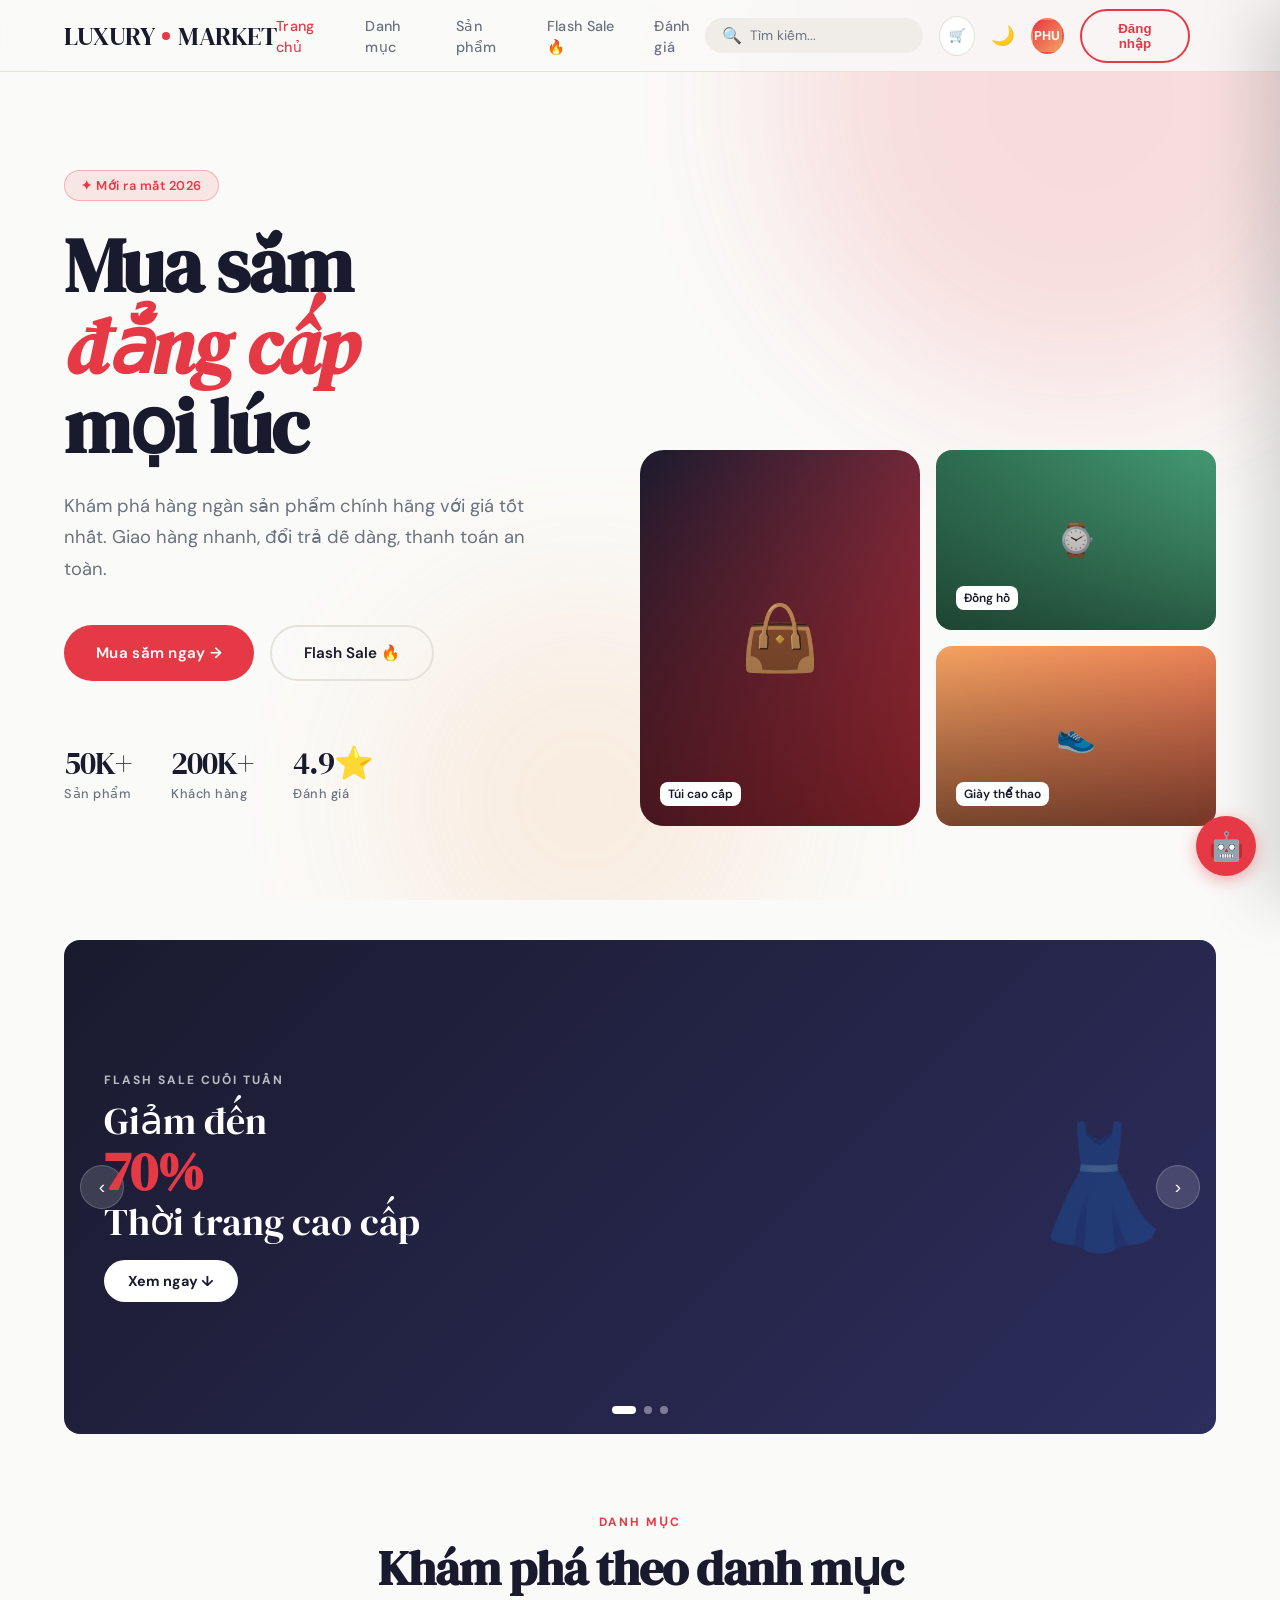
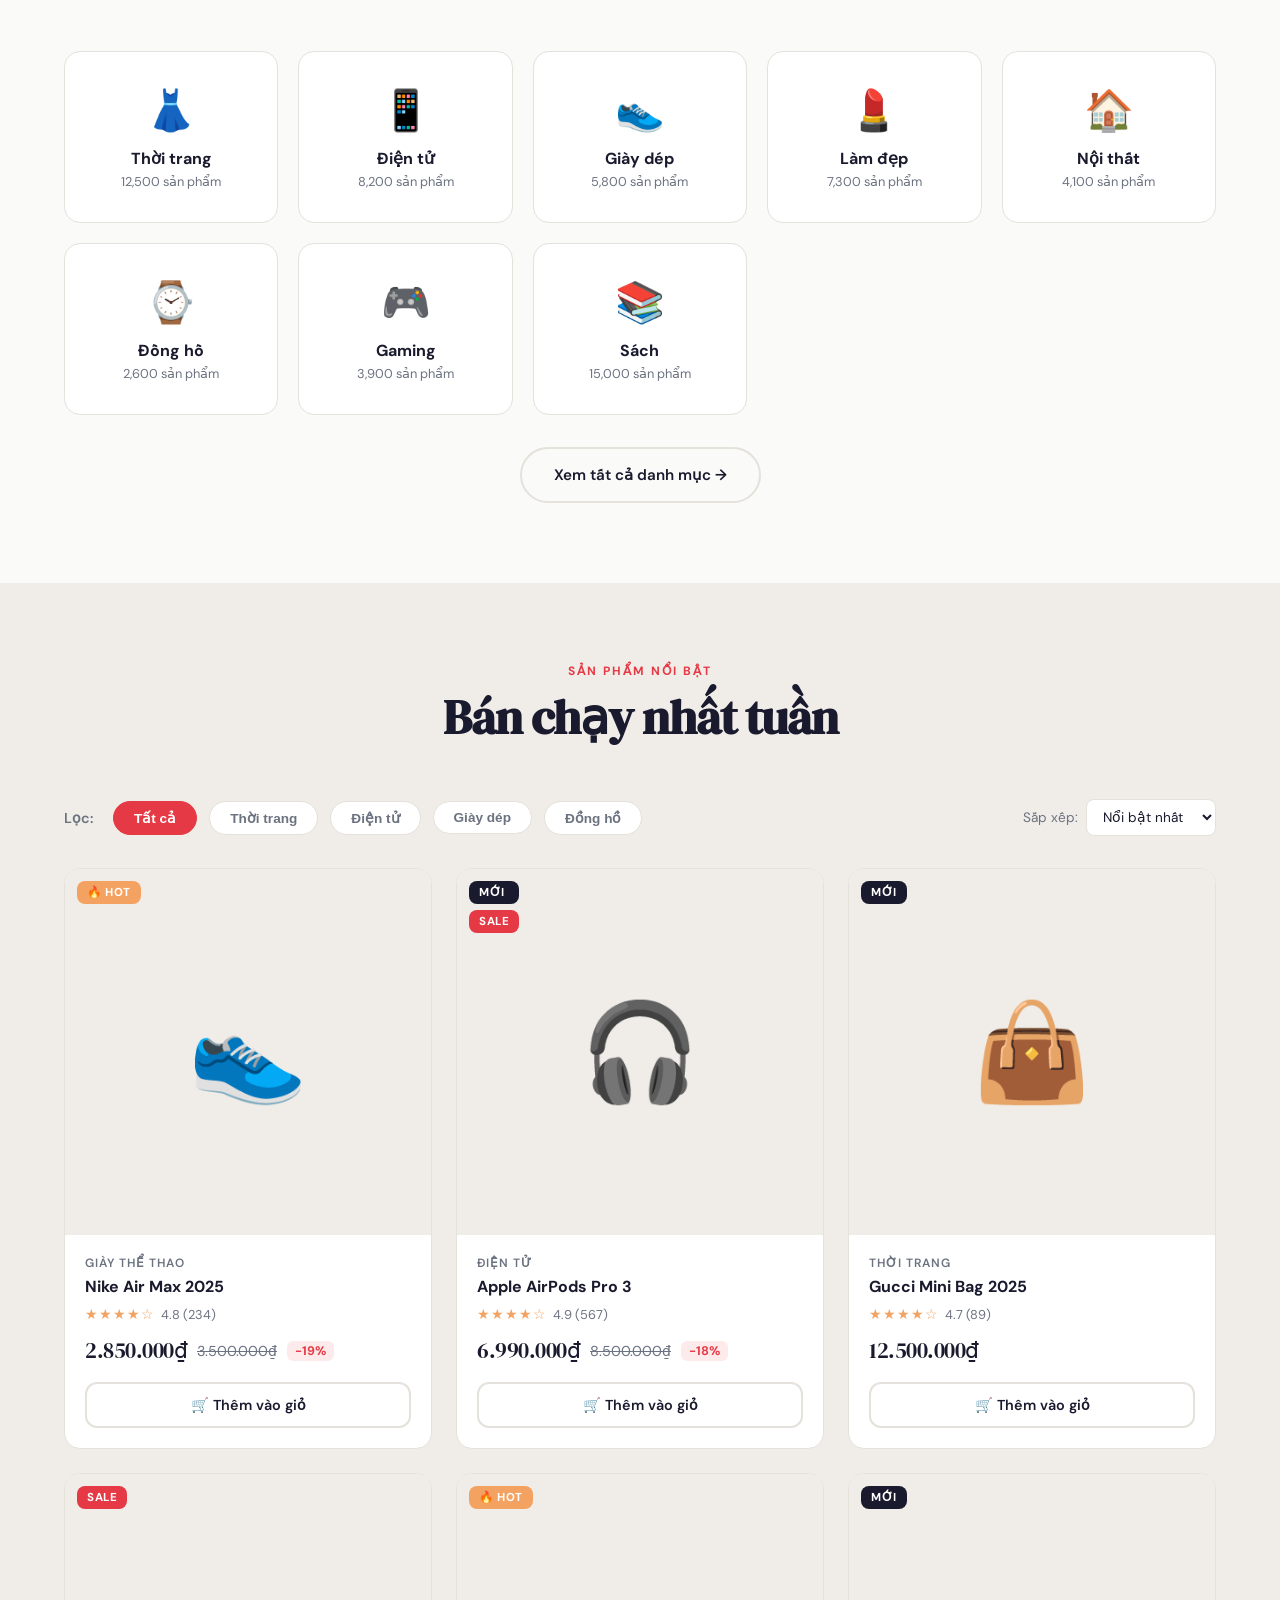
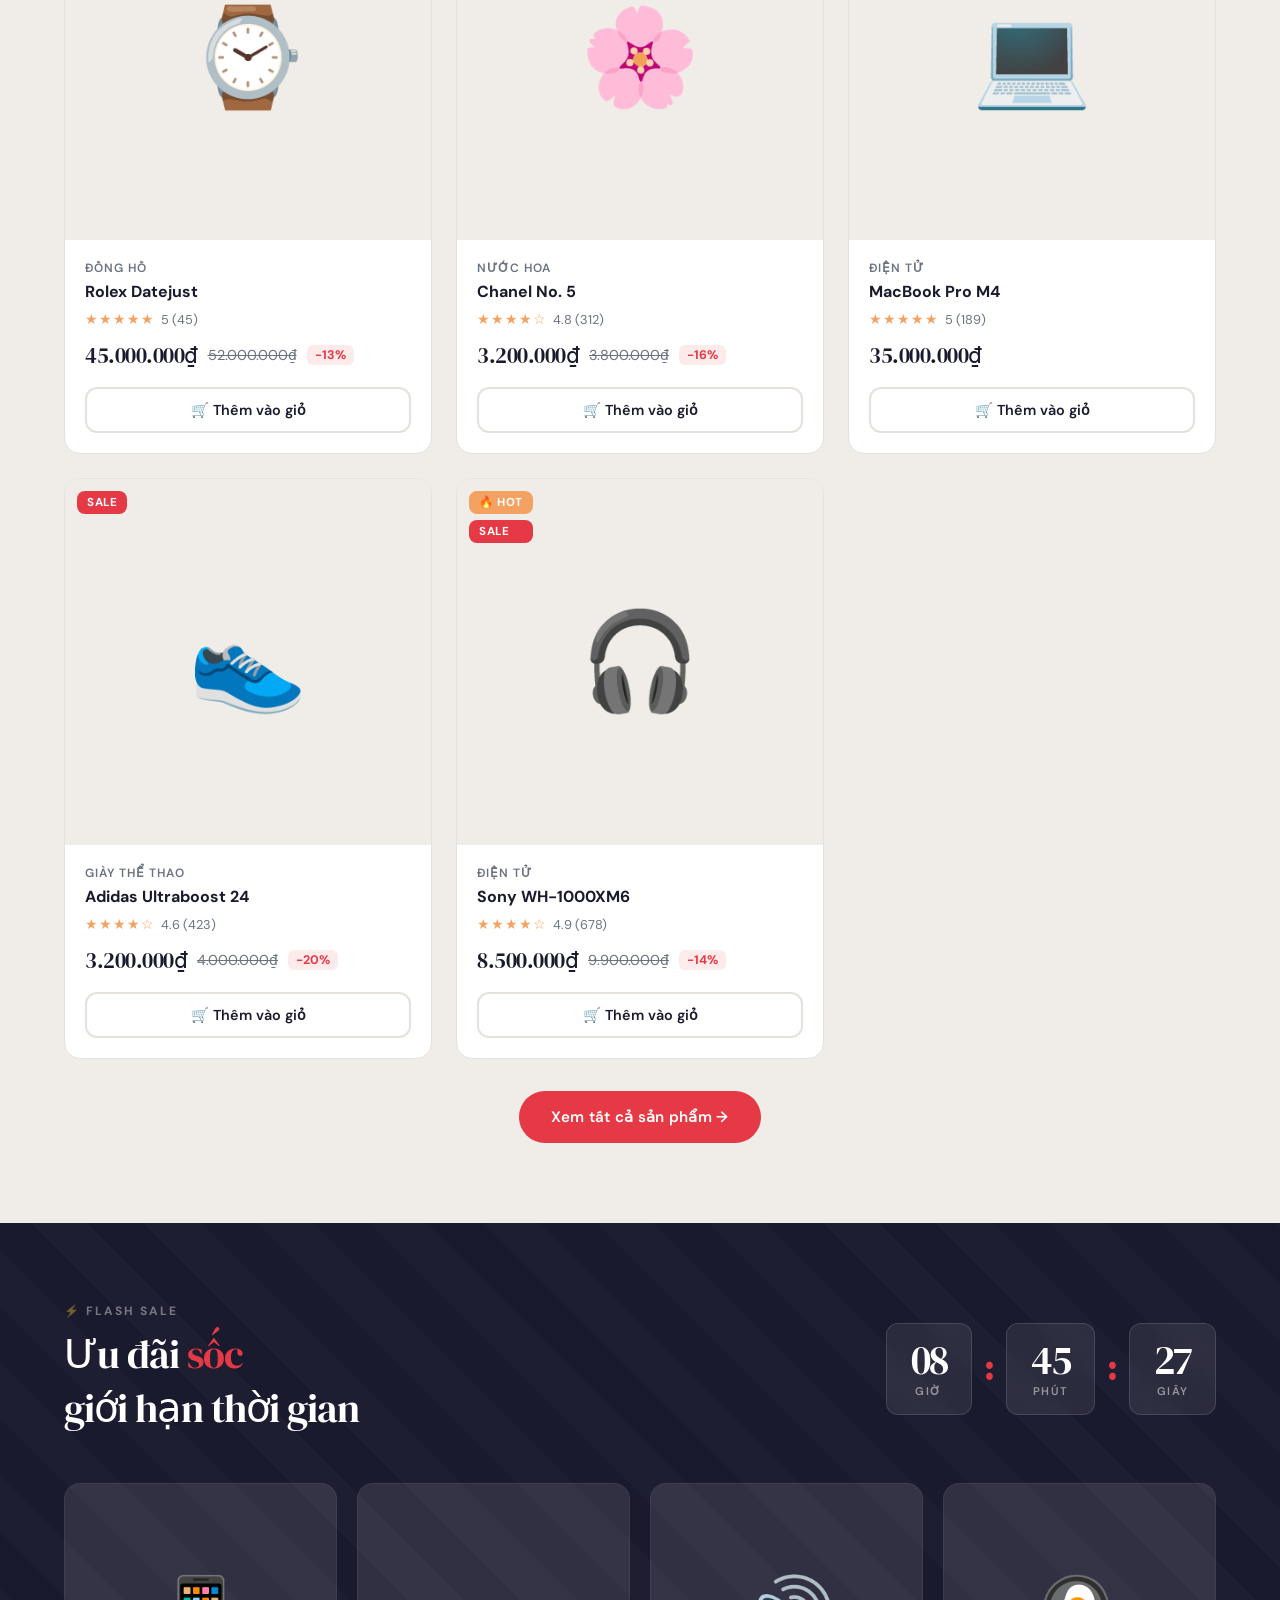
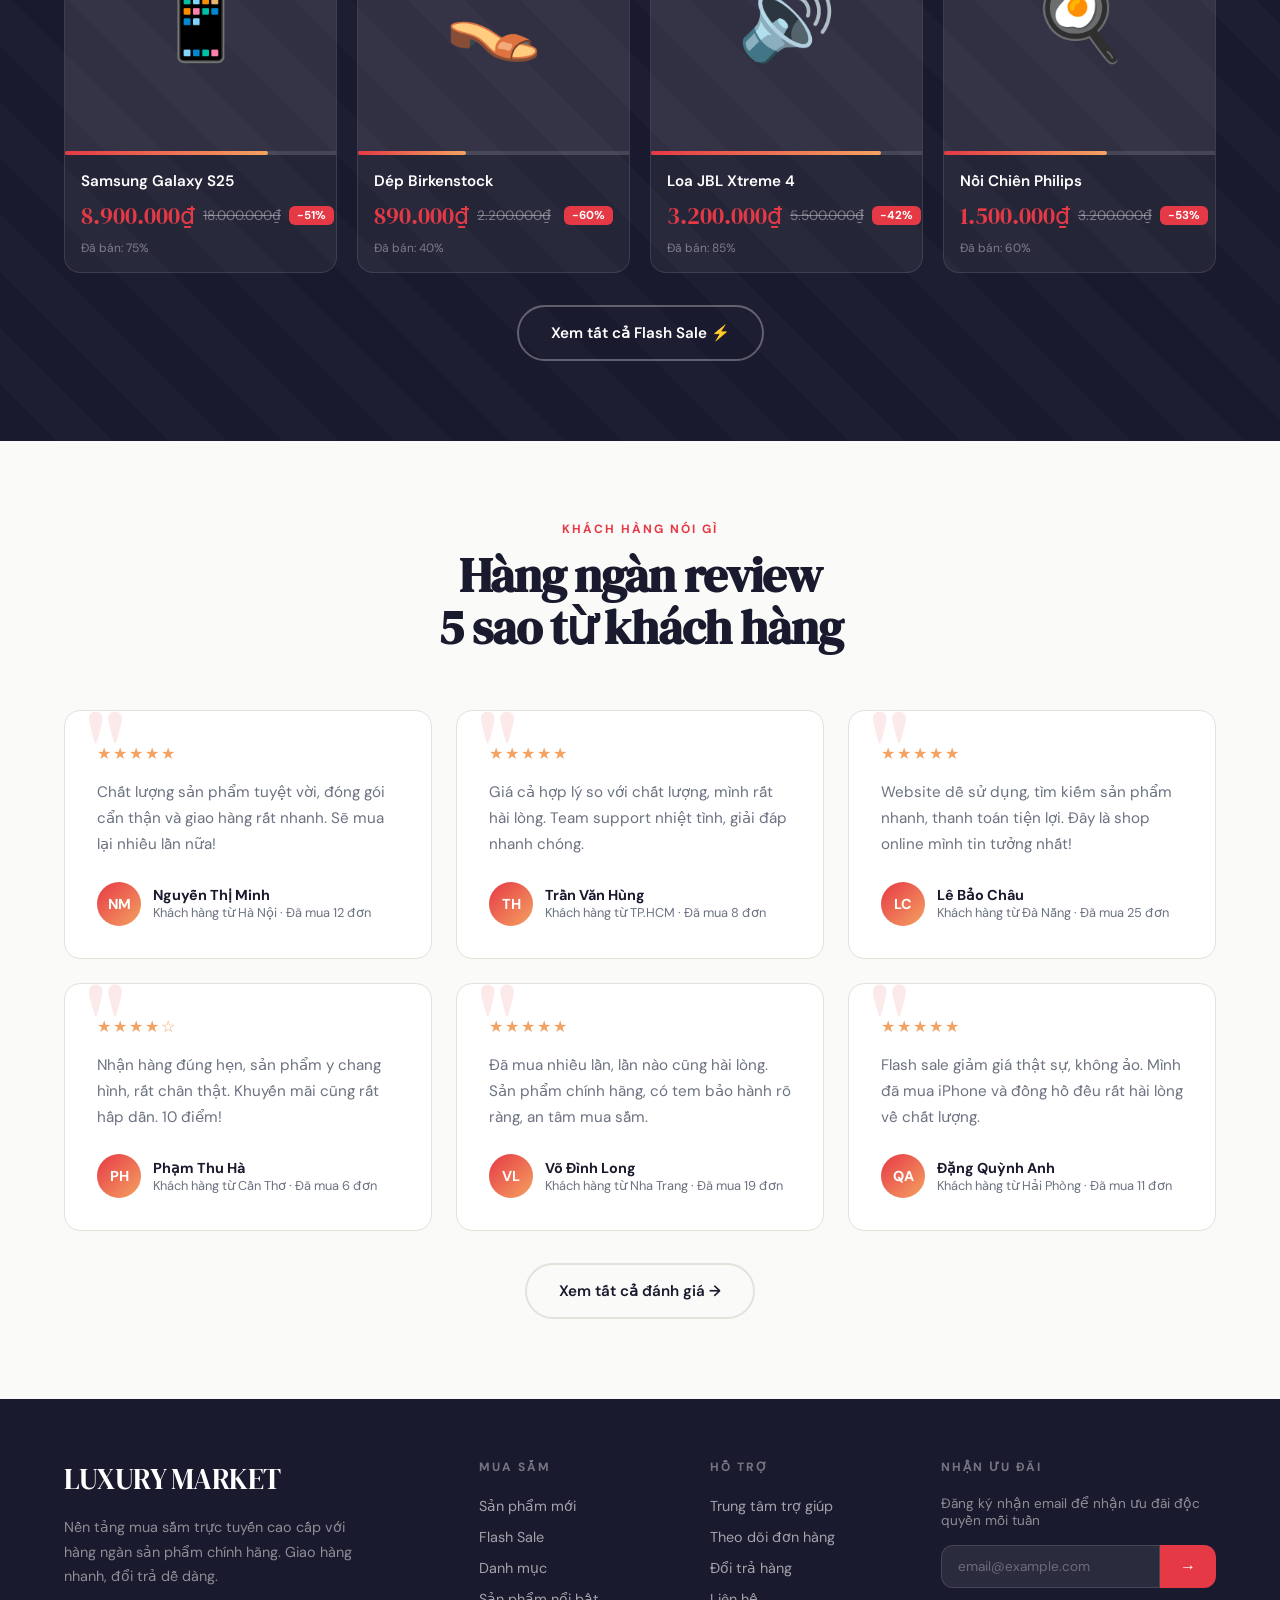
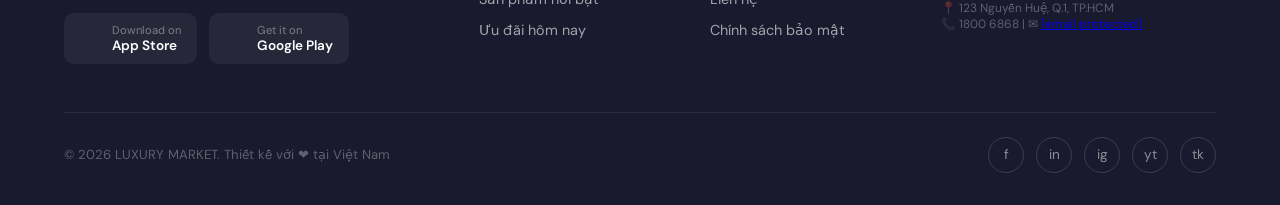
==== web/index.html @ f3e855ae "Fix lỗi css" ====
<!DOCTYPE html>
<html lang="vi" data-theme="light">
<head>
  <meta charset="UTF-8">
  <meta name="viewport" content="width=device-width, initial-scale=1.0">
  <title>LUXURY MARKET — Mua sắm đẳng cấp</title>
  <meta property="og:description" content="Nền tảng mua sắm trực tuyến cao cấp với hàng ngàn sản phẩm chính hãng">
  <meta property="og:title" content="LUXURY MARKET">
  <link rel="preconnect" href="https://fonts.googleapis.com">
  <link rel="preconnect" href="https://fonts.gstatic.com" crossorigin>
  <link href="https://fonts.googleapis.com/css2?family=DM+Serif+Display:ital@0;1&family=DM+Sans:wght@300;400;500;600;700&display=swap" rel="stylesheet">
  <link rel="stylesheet" href="css/styles.css">
</head>
<body>

<!-- TOAST CONTAINER -->
<div class="toast-container" id="toastContainer"></div>

<!-- SEARCH OVERLAY -->
<div class="search-overlay" id="searchOverlay" onclick="closeSearch(event)">
  <div class="search-big">
    <span>🔍</span>
    <input type="text" placeholder="Tìm kiếm sản phẩm..." id="bigSearchInput" oninput="handleSearch(this.value)">
    <button class="search-esc" onclick="toggleSearch()">ESC</button>
  </div>
</div>

<!-- CART SIDEBAR -->
<div class="cart-overlay" id="cartOverlay" onclick="toggleCart()"></div>
<div class="cart-sidebar" id="cartSidebar">
  <div class="cart-header">
    <h2>Giỏ hàng 🛒</h2>
    <button class="cart-close" onclick="toggleCart()">✕</button>
  </div>
  <div class="cart-items" id="cartItems">
    <div style="text-align:center;padding:60px 0;color:var(--text-muted)">
      <div style="font-size:4rem;margin-bottom:16px">🛒</div>
      <p style="font-weight:600">Giỏ hàng trống</p>
      <p style="font-size:0.85rem;margin-top:8px">Hãy thêm sản phẩm vào giỏ nhé!</p>
    </div>
  </div>
  <div class="cart-footer" id="cartFooter" style="display:none">
    <div class="cart-subtotal"><span>Tạm tính</span><span id="cartSubtotal">0₫</span></div>
    <div class="cart-subtotal"><span>Phí vận chuyển</span><span style="color:var(--success)">Miễn phí</span></div>
    <div class="cart-total"><span>Tổng cộng</span><span id="cartTotal">0₫</span></div>
    <button class="checkout-btn" onclick="checkout()">Thanh toán ngay →</button>
  </div>
</div>

<!-- PRODUCT MODAL -->
<div class="modal-overlay" id="productModal" onclick="closeModal(event)">
  <div class="modal" id="modalContent">
    <button class="modal-close" onclick="closeProductModal()">✕</button>
    <div class="modal-grid" id="modalGrid"></div>
  </div>
</div>

<!-- NAVBAR -->
<nav class="navbar" id="navbar">
  <a href="index.html" class="logo">LUXURY<span class="logo-dot"></span>MARKET</a>
  
  <ul class="nav-links">
    <li><a href="index.html" style="color:var(--accent)">Trang chủ</a></li>
    <li><a href="categories.html">Danh mục</a></li>
    <li><a href="products.html">Sản phẩm</a></li>
    <li><a href="flash-sale.html">Flash Sale 🔥</a></li>
    <li><a href="reviews.html">Đánh giá</a></li>
  </ul>

  <div class="nav-actions">
    <div class="search-bar" onclick="toggleSearch()">
      <span>🔍</span>
      <input type="text" placeholder="Tìm kiếm..." readonly style="cursor:pointer">
    </div>
    <button class="btn-icon" onclick="toggleCart()" title="Giỏ hàng">
      🛒
      <span class="cart-badge" id="cartBadge" style="display:none">0</span>
    </button>
    <span class="theme-toggle" onclick="toggleTheme()" title="Dark mode" aria-label="Chuyển chế độ tối">🌙</span>
    <div class="user-avatar" onclick="showProfile()">PHU</div>
    <button class="login-btn" onclick="window.location.href='auth.html'">Đăng nhập</button>
    <span id="userGreeting" class="user-greeting"></span>
    <div class="hamburger" onclick="toggleMenu()" aria-label="Mở menu">
      <span></span><span></span><span></span>
    </div>
  </div>
</nav>

<!-- HERO -->
<section class="hero" id="home">
  <div class="hero-bg">
    <div class="hero-blob blob1"></div>
    <div class="hero-blob blob2"></div>
  </div>
  <div class="hero-content">
    <div class="hero-badge">✦ Mới ra mắt 2026</div>
    <h1>Mua sắm<br><em>đẳng cấp</em><br>mọi lúc</h1>
    <p>Khám phá hàng ngàn sản phẩm chính hãng với giá tốt nhất. Giao hàng nhanh, đổi trả dễ dàng, thanh toán an toàn.</p>
    <div class="hero-cta">
      <a href="products.html" class="btn-primary">Mua sắm ngay →</a>
      <a href="flash-sale.html" class="btn-secondary">Flash Sale 🔥</a>
    </div>
    <div class="hero-stats">
      <div class="stat"><span class="stat-num">50K+</span><span class="stat-label">Sản phẩm</span></div>
      <div class="stat"><span class="stat-num">200K+</span><span class="stat-label">Khách hàng</span></div>
      <div class="stat"><span class="stat-num">4.9⭐</span><span class="stat-label">Đánh giá</span></div>
    </div>
  </div>
  <div class="hero-visual">
    <div class="hero-card-img" style="grid-row:span 2">
      <div style="width:100%;height:100%;background:linear-gradient(135deg,#1a1a2e,#e63946);display:flex;align-items:center;justify-content:center;font-size:4rem">👜</div>
      <div class="img-overlay"><span class="img-tag">Túi cao cấp</span></div>
    </div>
    <div class="hero-card-img">
      <div style="width:100%;height:100%;background:linear-gradient(135deg,#2d6a4f,#52b788);display:flex;align-items:center;justify-content:center;font-size:2rem">⌚</div>
      <div class="img-overlay"><span class="img-tag">Đồng hồ</span></div>
    </div>
    <div class="hero-card-img">
      <div style="width:100%;height:100%;background:linear-gradient(135deg,#f4a261,#e76f51);display:flex;align-items:center;justify-content:center;font-size:2rem">👟</div>
      <div class="img-overlay"><span class="img-tag">Giày thể thao</span></div>
    </div>
  </div>
</section>

<!-- BANNER SLIDER -->
<section style="padding:40px 5% 0">
  <div class="slider reveal" id="bannerSlider">
    <div class="slides" id="slidesTrack">
      <div class="slide">
        <div class="slide-content">
          <div class="slide-tag">Flash Sale cuối tuần</div>
          <div class="slide-title">Giảm đến<br><strong style="font-size:1.4em;color:var(--accent)">70%</strong><br>Thời trang cao cấp</div>
          <button class="slide-cta" onclick="window.location.href='flash-sale.html'">Xem ngay ↓</button>
        </div>
        <div style="position:absolute;right:40px;top:50%;transform:translateY(-50%);font-size:min(15vw,120px);opacity:0.3">👗</div>
      </div>
      <div class="slide">
        <div class="slide-content">
          <div class="slide-tag">Bộ sưu tập mới</div>
          <div class="slide-title">Đồng hồ<br><em>Luxury</em><br>Sang trọng vượt thời gian</div>
          <button class="slide-cta" onclick="window.location.href='categories.html'">Khám phá →</button>
        </div>
        <div style="position:absolute;right:40px;top:50%;transform:translateY(-50%);font-size:min(15vw,120px);opacity:0.3">⌚</div>
      </div>
      <div class="slide">
        <div class="slide-content">
          <div class="slide-tag">Ưu đãi đặc biệt</div>
          <div class="slide-title">Miễn phí<br>vận chuyển<br><span style="color:var(--accent2)">toàn quốc</span></div>
          <button class="slide-cta" onclick="window.location.href='products.html'">Mua ngay</button>
        </div>
        <div style="position:absolute;right:40px;top:50%;transform:translateY(-50%);font-size:min(15vw,120px);opacity:0.3">🚀</div>
      </div>
    </div>
    <div class="slider-dots" id="sliderDots">
      <button class="dot active" onclick="goSlide(0)"></button>
      <button class="dot" onclick="goSlide(1)"></button>
      <button class="dot" onclick="goSlide(2)"></button>
    </div>
    <button class="slider-nav slider-prev" onclick="changeSlide(-1)">‹</button>
    <button class="slider-nav slider-next" onclick="changeSlide(1)">›</button>
  </div>
</section>

<!-- CATEGORIES PREVIEW -->
<section class="section" id="categories">
  <div class="section-header reveal">
    <div class="section-label">Danh mục</div>
    <h2 class="section-title">Khám phá theo danh mục</h2>
  </div>
  <div class="categories-grid reveal" id="categoriesGrid"></div>
  <div class="reveal" style="text-align:center;margin-top:32px">
    <a href="categories.html" class="btn-secondary" style="display:inline-flex">Xem tất cả danh mục →</a>
  </div>
</section>

<!-- PRODUCTS PREVIEW -->
<section class="section" id="products" style="background:var(--bg2)">
  <div class="section-header reveal">
    <div class="section-label">Sản phẩm nổi bật</div>
    <h2 class="section-title">Bán chạy nhất tuần</h2>
  </div>
  <div class="filter-bar reveal" id="filterBar"></div>
  <div class="products-grid" id="productsGrid"></div>
  <div class="reveal" style="text-align:center;margin-top:32px">
    <a href="products.html" class="btn-primary" style="display:inline-flex">Xem tất cả sản phẩm →</a>
  </div>
</section>

<!-- FLASH SALE PREVIEW -->
<section class="flash-sale" id="flash-sale">
  <div class="flash-bg"></div>
  <div class="flash-header reveal">
    <div>
      <div style="font-size:0.75rem;font-weight:700;letter-spacing:2px;text-transform:uppercase;color:rgba(255,255,255,0.4);margin-bottom:8px">⚡ Flash Sale</div>
      <div class="flash-title">Ưu đãi <span>sốc</span><br>giới hạn thời gian</div>
    </div>
    <div class="countdown">
      <div class="count-block"><div class="count-num" id="countH">08</div><div class="count-label">Giờ</div></div>
      <div class="count-sep">:</div>
      <div class="count-block"><div class="count-num" id="countM">45</div><div class="count-label">Phút</div></div>
      <div class="count-sep">:</div>
      <div class="count-block"><div class="count-num" id="countS">30</div><div class="count-label">Giây</div></div>
    </div>
  </div>
  <div class="flash-grid reveal" id="flashGrid"></div>
  <div class="reveal" style="text-align:center;margin-top:32px">
    <a href="flash-sale.html" class="btn-secondary" style="display:inline-flex;border-color:rgba(255,255,255,0.3);color:white">Xem tất cả Flash Sale ⚡</a>
  </div>
</section>

<!-- REVIEWS PREVIEW -->
<section class="section" id="reviews">
  <div class="section-header reveal">
    <div class="section-label">Khách hàng nói gì</div>
    <h2 class="section-title">Hàng ngàn review<br>5 sao từ khách hàng</h2>
  </div>
  <div class="reviews-grid" id="reviewsGrid"></div>
  <div class="reveal" style="text-align:center;margin-top:32px">
    <a href="reviews.html" class="btn-secondary" style="display:inline-flex">Xem tất cả đánh giá →</a>
  </div>
</section>

<!-- FOOTER -->
<footer>
  <div class="footer-grid">
    <div>
      <div class="footer-brand">LUXURY MARKET</div>
      <p class="footer-desc">Nền tảng mua sắm trực tuyến cao cấp với hàng ngàn sản phẩm chính hãng. Giao hàng nhanh, đổi trả dễ dàng.</p>
      <div style="display:flex;gap:12px;margin-top:24px;flex-wrap:wrap">
        <div style="display:flex;align-items:center;gap:8px;background:rgba(255,255,255,0.06);border-radius:10px;padding:10px 16px">
          <img src="https://help.apple.com/assets/61E87DCBFC21B22E8520B01C/61E87DCCFC21B22E8520B023/en_US/5279f907b15e129c19254ca88d643cd9.png" width="24" height="24">
          <div><div style="font-size:0.7rem;color:rgba(255,255,255,0.4)">Download on</div><div style="font-size:0.85rem;font-weight:600">App Store</div></div>
        </div>
        <div style="display:flex;align-items:center;gap:8px;background:rgba(255,255,255,0.06);border-radius:10px;padding:10px 16px">
          <img src="https://static.vecteezy.com/system/resources/previews/022/484/501/original/google-play-store-icon-logo-symbol-free-png.png" width="24" height="24">
          <div><div style="font-size:0.7rem;color:rgba(255,255,255,0.4)">Get it on</div><div style="font-size:0.85rem;font-weight:600">Google Play</div></div>
        </div>
      </div>
    </div>
    <div>
      <div class="footer-heading">Mua sắm</div>
      <ul class="footer-links">
        <li><a href="products.html">Sản phẩm mới</a></li>
        <li><a href="flash-sale.html">Flash Sale</a></li>
        <li><a href="categories.html">Danh mục</a></li>
        <li><a href="products.html">Sản phẩm nổi bật</a></li>
        <li><a href="flash-sale.html">Ưu đãi hôm nay</a></li>
      </ul>
    </div>
    <div>
      <div class="footer-heading">Hỗ trợ</div>
      <ul class="footer-links">
        <li><a href="#">Trung tâm trợ giúp</a></li>
        <li><a href="#">Theo dõi đơn hàng</a></li>
        <li><a href="#">Đổi trả hàng</a></li>
        <li><a href="#">Liên hệ</a></li>
        <li><a href="#">Chính sách bảo mật</a></li>
      </ul>
    </div>
    <div>
      <div class="footer-heading">Nhận ưu đãi</div>
      <p style="color:rgba(255,255,255,0.5);font-size:0.85rem;margin-bottom:16px">Đăng ký nhận email để nhận ưu đãi độc quyền mỗi tuần</p>
      <div class="newsletter">
        <input type="email" placeholder="email@example.com" id="emailInput">
        <button onclick="subscribe()">→</button>
      </div>
      <p style="color:rgba(255,255,255,0.3);font-size:0.75rem;margin-top:12px">📍 123 Nguyễn Huệ, Q.1, TP.HCM<br>📞 1800 6868 | ✉ <a href="/cdn-cgi/l/email-protection" class="__cf_email__" data-cfemail="9cf4f9f0f0f3dcf0e9e4f9f1fdeef7f9e8b2eaf2">[email&#160;protected]</a></p>
    </div>
  </div>
  <div class="footer-bottom">
    <span class="footer-copy">© 2026 LUXURY MARKET. Thiết kế với ❤ tại Việt Nam</span>
    <div class="social-links">
      <a class="social-btn" href="https://www.facebook.com/huuphu.pham.773" target="_blank">f</a>
      <a class="social-btn" href="#" target="_blank">in</a>
      <a class="social-btn" href="https://www.instagram.com/fu_otis.3110/" target="_blank">ig</a>
      <a class="social-btn" href="#" target="_blank">yt</a>
      <a class="social-btn" href="https://www.tiktok.com/@phamhuuphu05" target="_blank">tk</a>
    </div>
  </div>
</footer>

<!-- AUTH MODAL -->
<div id="authModal" class="auth-modal">
  <div class="auth-box">
    <h2 id="authTitle">Đăng nhập</h2>
    <input type="text" id="authUsername" placeholder="Tên đăng nhập">
    <input type="password" id="authPassword" placeholder="Mật khẩu">
    <button onclick="handleAuth()">Xác nhận</button>
    <p id="switchAuth">Chưa có tài khoản? <span onclick="toggleAuthMode()">Đăng ký</span></p>
    <span class="close-auth" onclick="closeAuthModal()">×</span>
  </div>
</div>

<!-- PROFILE MODAL -->
<div id="profileModal" class="profile-modal">
  <div class="profile-box">
    <h2>Hồ sơ cá nhân</h2>
    <p><strong>Tên đăng nhập:</strong> <span id="profileUsername"></span></p>
    <button onclick="closeProfileModal()">Đóng</button>
  </div>
</div>

<script src="js/script.js" defer></script>
<script src="js/ai_assistant.js" defer></script>
</body>
</html>
---- web/css/styles.css ----
:root {
  --primary: #1a1a2e;
  --accent: #e63946;
  --accent2: #f4a261;
  --bg: #fafaf8;
  --bg2: #f0ede8;
  --card: #ffffff;
  --text: #1a1a2e;
  --text-muted: #6b7280;
  --border: #e5e1db;
  --success: #2d6a4f;
  --radius: 16px;
  --shadow: 0 4px 24px rgba(0,0,0,0.08);
  --shadow-hover: 0 16px 48px rgba(0,0,0,0.14);
  --transition: all 0.3s cubic-bezier(0.4, 0, 0.2, 1);
}

[data-theme="dark"] {
  --primary: #e8e4dd;
  --bg: #0f0f0f;
  --bg2: #1a1a1a;
  --card: #1e1e1e;
  --text: #e8e4dd;
  --text-muted: #9ca3af;
  --border: #2a2a2a;
  --shadow: 0 4px 24px rgba(0,0,0,0.4);
}
/* reset css */
* {
  margin: 0;
  padding: 0;
  box-sizing: border-box;
}

html {
  scroll-behavior: smooth;
}

body {
  font-family: 'DM Sans', sans-serif;
  background: var(--bg);
  color: var(--text);
  overflow-x: hidden;
  transition: var(--transition);
}

/* navbar */
.navbar {
  position: fixed;
  top: 0;
  left: 0;
  right: 0;
  z-index: 1000;
  padding: 0 5%;
  height: 72px;
  display: flex;
  align-items: center;
  justify-content: space-between;
  backdrop-filter: blur(20px);
  background: rgba(250,250,248,0.85);
  border-bottom: 1px solid var(--border);
  transition: var(--transition);
}
[data-theme="dark"] .navbar{background:rgba(15,15,15,0.9)}
.navbar.scrolled{height:60px;box-shadow:var(--shadow)}
.logo {
  font-family: 'DM Serif Display', serif;
  font-size: 1.6rem;
  letter-spacing: -0.5px;
  color: var(--text);
  text-decoration: none;
  display: flex;
  align-items: center;
  gap: 8px;
}

.logo-dot {
  width: 8px;
  height: 8px;
  background: var(--accent);
  border-radius: 50%;
  display: inline-block;
  animation: pulse 2s infinite;
}

@keyframes pulse {
  0%, 100% {
    transform: scale(1);
  }
  50% {
    transform: scale(1.4);
  }
}

.nav-links {
  display: flex;
  align-items: center;
  gap: 32px;
  list-style: none;
}

.nav-links a {
  text-decoration: none;
  color: var(--text-muted);
  font-size: 0.9rem;
  font-weight: 500;
  letter-spacing: 0.3px;
  transition: var(--transition);
  position: relative;
  padding-bottom: 4px;
}

.nav-links a::after {
  content: '';
  position: absolute;
  bottom: 0;
  left: 0;
  width: 0;
  height: 2px;
  background: var(--accent);
  transition: width 0.3s ease;
}

.nav-links a:hover {
  color: var(--text);
}

.nav-links a:hover::after {
  width: 100%;
}

.nav-actions {
  display: flex;
  align-items: center;
  gap: 16px;
}

.btn-icon {
  width: 40px;
  height: 40px;
  border-radius: 50%;
  border: 1.5px solid var(--border);
  background: var(--card);
  display: flex;
  align-items: center;
  justify-content: center;
  cursor: pointer;
  transition: var(--transition);
  position: relative;
  color: var(--text);
}

.btn-icon:hover {
  border-color: var(--accent);
  transform: translateY(-2px);
  box-shadow: var(--shadow);
}

.cart-badge {
  position: absolute;
  top: -4px;
  right: -4px;
  width: 18px;
  height: 18px;
  background: var(--accent);
  color: white;
  font-size: 10px;
  font-weight: 700;
  border-radius: 50%;
  display: flex;
  align-items: center;
  justify-content: center;
}

.search-bar {
  display: flex;
  align-items: center;
  background: var(--bg2);
  border-radius: 50px;
  padding: 6px 16px;
  gap: 8px;
  border: 1.5px solid transparent;
  transition: var(--transition);
  width: 240px;
}

.search-bar:focus-within {
  border-color: var(--accent);
  background: var(--card);
  width: 300px;
}

.search-bar input {
  border: none;
  background: transparent;
  font-family: inherit;
  font-size: 0.85rem;
  color: var(--text);
  outline: none;
  width: 100%;
}

.search-bar input::placeholder {
  color: var(--text-muted);
}

.theme-toggle {
  cursor: pointer;
  font-size: 1.2rem;
}

.user-avatar {
  width: 36px;
  height: 36px;
  border-radius: 50%;
  background: linear-gradient(135deg, var(--accent), var(--accent2));
  display: flex;
  align-items: center;
  justify-content: center;
  color: white;
  font-weight: 700;
  font-size: 0.8rem;
  cursor: pointer;
  border: 2px solid transparent;
  transition: var(--transition);
}

.user-avatar:hover {
  border-color: var(--accent);
  transform: scale(1.05);
}

.hamburger {
  display: none;
  flex-direction: column;
  gap: 5px;
  cursor: pointer;
  padding: 4px;
}

.hamburger span {
  width: 24px;
  height: 2px;
  background: var(--text);
  border-radius: 2px;
  transition: var(--transition);
}

/* hero */
.hero {
  height: 100vh;
  min-height: 700px;
  display: flex;
  align-items: center;
  padding: 0 5%;
  padding-top: 72px;
  background: var(--bg);
  overflow: hidden;
  position: relative;
}

.hero-bg {
  position: absolute;
  inset: 0;
  overflow: hidden;
}

.hero-blob {
  position: absolute;
  border-radius: 50%;
  filter: blur(80px);
  opacity: 0.15;
  animation: float 8s infinite ease-in-out;
}

.blob1 {
  width: 600px;
  height: 600px;
  background: var(--accent);
  top: -200px;
  right: -100px;
  animation-delay: 0s;
}

.blob2 {
  width: 400px;
  height: 400px;
  background: var(--accent2);
  bottom: -100px;
  left: 30%;
  animation-delay: 3s;
}

@keyframes float {
  0%, 100% {
    transform: translate(0, 0) scale(1);
  }
  50% {
    transform: translate(20px, -20px) scale(1.05);
  }
}

.hero-content {
  max-width: 680px;
  position: relative;
  z-index: 2;
  animation: fadeInUp 0.8s ease both;
}

.hero-badge {
  display: inline-flex;
  align-items: center;
  gap: 8px;
  background: rgba(230, 57, 70, 0.1);
  border: 1px solid rgba(230, 57, 70, 0.3);
  padding: 6px 16px;
  border-radius: 50px;
  font-size: 0.8rem;
  font-weight: 600;
  color: var(--accent);
  margin-bottom: 24px;
  letter-spacing: 0.5px;
}

.hero h1 {
  font-family: 'DM Serif Display', serif;
  font-size: clamp(3rem, 6vw, 5.5rem);
  line-height: 1.05;
  letter-spacing: -2px;
  margin-bottom: 24px;
  color: var(--text);
}

.hero h1 em {
  color: var(--accent);
  font-style: italic;
}

.hero p {
  font-size: 1.15rem;
  color: var(--text-muted);
  line-height: 1.7;
  margin-bottom: 40px;
  max-width: 480px;
}

.hero-cta {
  display: flex;
  gap: 16px;
  flex-wrap: wrap;
}

.btn-primary {
  display: inline-flex;
  align-items: center;
  gap: 10px;
  background: var(--accent);
  color: white;
  padding: 16px 32px;
  border-radius: 50px;
  font-weight: 600;
  font-size: 0.95rem;
  text-decoration: none;
  border: none;
  cursor: pointer;
  transition: var(--transition);
  letter-spacing: 0.3px;
  position: relative;
  overflow: hidden;
}

.btn-primary:hover {
  transform: translateY(-3px);
  box-shadow: 0 12px 32px rgba(230, 57, 70, 0.35);
}

.btn-primary::after {
  content: '';
  position: absolute;
  inset: 0;
  background: white;
  opacity: 0;
  transition: opacity 0.3s;
}

.btn-primary:active::after {
  opacity: 0.15;
}

.btn-secondary {
  display: inline-flex;
  align-items: center;
  gap: 10px;
  background: transparent;
  color: var(--text);
  padding: 16px 32px;
  border-radius: 50px;
  font-weight: 600;
  font-size: 0.95rem;
  text-decoration: none;
  border: 2px solid var(--border);
  cursor: pointer;
  transition: var(--transition);
}

.btn-secondary:hover {
  border-color: var(--text);
  transform: translateY(-3px);
}

.hero-stats {
  display: flex;
  gap: 40px;
  margin-top: 60px;
}

.stat {
  display: flex;
  flex-direction: column;
}

.stat-num {
  font-family: 'DM Serif Display', serif;
  font-size: 2rem;
  color: var(--text);
  letter-spacing: -1px;
}

.stat-label {
  font-size: 0.8rem;
  color: var(--text-muted);
  font-weight: 500;
  letter-spacing: 0.5px;
}

.hero-visual{
  display:grid;
  grid-template-columns: 260px 200px;
  grid-template-rows: 180px 180px;
  gap:20px;
  align-items:stretch;
}

/* card */

.hero-visual {
  position: absolute;
  right: 5%;
  top: 50%;
  transform: translateY(-50%);
  width: min(45%, 580px);
  aspect-ratio: 1;
  display: grid;
  grid-template-columns: 1fr 1fr;
  gap: 16px;
  animation: fadeInRight 1s ease 0.3s both;
}

.hero-card-img {
  border-radius: var(--radius);
  overflow: hidden;
  position: relative;
  cursor: pointer;
}

.hero-card-img:nth-child(1) {
  grid-row: span 2;
  border-radius: 24px;
}

.hero-card-img img {
  width: 100%;
  height: 100%;
  object-fit: cover;
  transition: transform 0.5s ease;
}

.hero-card-img:hover img {
  transform: scale(1.05);
}

.img-overlay {
  position: absolute;
  inset: 0;
  background: linear-gradient(to top, rgba(0, 0, 0, 0.5), transparent);
  display: flex;
  align-items: flex-end;
  padding: 20px;
}

.img-tag {
  background: white;
  color: var(--text);
  padding: 4px 8px;
  border-radius: 8px;
  font-size: 0.75rem;
  font-weight: 600;
}

/* categories */
.section {
  padding: 80px 5%;
}

.section-header {
  text-align: center;
  margin-bottom: 56px;
}

.section-label {
  font-size: 0.75rem;
  font-weight: 700;
  letter-spacing: 2px;
  text-transform: uppercase;
  color: var(--accent);
  margin-bottom: 12px;
}

.section-title {
  font-family: 'DM Serif Display', serif;
  font-size: clamp(2rem, 4vw, 3rem);
  letter-spacing: -1px;
  color: var(--text);
  line-height: 1.1;
}

.categories-grid {
  display: grid;
  grid-template-columns: repeat(auto-fill, minmax(180px, 1fr));
  gap: 20px;
}

.cat-card {
  background: var(--card);
  border-radius: var(--radius);
  padding: 32px 20px;
  text-align: center;
  cursor: pointer;
  border: 1.5px solid var(--border);
  transition: var(--transition);
  position: relative;
  overflow: hidden;
  text-decoration: none;
  color: var(--text);
}

.cat-card::before {
  content: '';
  position: absolute;
  inset: 0;
  background: linear-gradient(135deg, var(--accent), var(--accent2));
  opacity: 0;
  transition: opacity 0.3s;
}

.cat-card:hover {
  transform: translateY(-6px);
  box-shadow: var(--shadow-hover);
  border-color: transparent;
}

.cat-card:hover::before {
  opacity: 1;
}

.cat-card:hover .cat-icon,
.cat-card:hover .cat-name,
.cat-card:hover .cat-count {
  color: white;
}

.cat-icon {
  font-size: 2.5rem;
  margin-bottom: 12px;
  display: block;
  transition: var(--transition);
  position: relative;
  z-index: 1;
}

.cat-name {
  font-weight: 700;
  font-size: 1rem;
  margin-bottom: 4px;
  transition: var(--transition);
  position: relative;
  z-index: 1;
}

.cat-count {
  font-size: 0.8rem;
  color: var(--text-muted);
  transition: var(--transition);
  position: relative;
  z-index: 1;
}

/* products */
.products-grid {
  display: grid;
  grid-template-columns: repeat(auto-fill, minmax(280px, 1fr));
  gap: 24px;
}

.product-card {
  background: var(--card);
  border-radius: var(--radius);
  overflow: hidden;
  border: 1.5px solid var(--border);
  transition: var(--transition);
  cursor: pointer;
  position: relative;
}

.product-card:hover {
  transform: translateY(-8px);
  box-shadow: var(--shadow-hover);
  border-color: transparent;
}

.product-img {
  width: 100%;
  aspect-ratio: 1;
  position: relative;
  overflow: hidden;
  background: var(--bg2);
}

.product-img img {
  width: 100%;
  height: 100%;
  object-fit: cover;
  transition: transform 0.5s ease;
}

.product-card:hover .product-img img {
  transform: scale(1.07);
}

.product-badges {
  position: absolute;
  top: 12px;
  left: 12px;
  display: flex;
  flex-direction: column;
  gap: 6px;
}

.badge {
  padding: 4px 10px;
  border-radius: 8px;
  font-size: 0.72rem;
  font-weight: 700;
  letter-spacing: 0.5px;
}

.badge-new {
  background: #1a1a2e;
  color: white;
}

.badge-sale {
  background: var(--accent);
  color: white;
}

.badge-hot {
  background: var(--accent2);
  color: white;
}

.product-actions {
  position: absolute;
  top: 12px;
  right: 12px;
  display: flex;
  flex-direction: column;
  gap: 8px;
  opacity: 0;
  transform: translateX(10px);
  transition: var(--transition);
}

.product-card:hover .product-actions {
  opacity: 1;
  transform: translateX(0);
}

.action-btn {
  width: 36px;
  height: 36px;
  border-radius: 50%;
  background: var(--card);
  border: none;
  display: flex;
  align-items: center;
  justify-content: center;
  cursor: pointer;
  box-shadow: var(--shadow);
  transition: var(--transition);
  font-size: 1rem;
  color: var(--text);
}

.action-btn:hover {
  background: var(--accent);
  color: white;
  transform: scale(1.1);
}

.product-info {
  padding: 20px;
}

.product-cat {
  font-size: 0.75rem;
  color: var(--text-muted);
  font-weight: 600;
  letter-spacing: 1px;
  text-transform: uppercase;
  margin-bottom: 6px;
}

.product-name {
  font-weight: 700;
  font-size: 1rem;
  margin-bottom: 8px;
  line-height: 1.3;
  color: var(--text);
}

.product-rating {
  display: flex;
  align-items: center;
  gap: 6px;
  margin-bottom: 12px;
}

.stars {
  color: #f4a261;
  font-size: 0.85rem;
  letter-spacing: 1px;
}

.rating-count {
  font-size: 0.8rem;
  color: var(--text-muted);
}

.product-price {
  display: flex;
  align-items: center;
  gap: 10px;
}

.price-current {
  font-family: 'DM Serif Display', serif;
  font-size: 1.4rem;
  color: var(--text);
  letter-spacing: -0.5px;
}

.price-old {
  font-size: 0.9rem;
  color: var(--text-muted);
  text-decoration: line-through;
}

.price-off {
  font-size: 0.78rem;
  background: rgba(230, 57, 70, 0.1);
  color: var(--accent);
  padding: 2px 8px;
  border-radius: 6px;
  font-weight: 700;
}

.add-cart-btn {
  width: 100%;
  margin-top: 16px;
  padding: 12px;
  border-radius: 12px;
  border: 2px solid var(--border);
  background: transparent;
  color: var(--text);
  font-family: inherit;
  font-size: 0.9rem;
  font-weight: 600;
  cursor: pointer;
  transition: var(--transition);
  display: flex;
  align-items: center;
  justify-content: center;
  gap: 8px;
}

.add-cart-btn:hover {
  background: var(--accent);
  border-color: var(--accent);
  color: white;
  transform: translateY(-2px);
}

/* flash sale */
.flash-sale {
  background: var(--primary);
  padding: 80px 5%;
  color: white;
  position: relative;
  overflow: hidden;
}

[data-theme="dark"] .flash-sale {
  background: #111;
}

.flash-bg {
  position: absolute;
  inset: 0;
  background: repeating-linear-gradient(45deg, transparent, transparent 40px, rgba(255,255,255,0.02) 40px, rgba(255,255,255,0.02) 80px);
}

.flash-header {
  display: flex;
  justify-content: space-between;
  align-items: center;
  margin-bottom: 48px;
  flex-wrap: gap;
  gap: 20px;
  position: relative;
  z-index: 1;
}

.flash-title {
  font-family: 'DM Serif Display', serif;
  font-size: 2.5rem;
  letter-spacing: -1px;
}

.flash-title span {
  color: var(--accent);
}

.countdown {
  display: flex;
  align-items: center;
  gap: 12px;
}

.count-block {
  display: flex;
  flex-direction: column;
  align-items: center;
  background: rgba(255,255,255,0.08);
  border: 1px solid rgba(255,255,255,0.12);
  border-radius: 12px;
  padding: 16px 24px;
  min-width: 80px;
  backdrop-filter: blur(8px);
}

.count-num {
  font-family: 'DM Serif Display', serif;
  font-size: 2.5rem;
  line-height: 1;
  letter-spacing: -2px;
  color: white;
}

.count-label {
  font-size: 0.7rem;
  text-transform: uppercase;
  letter-spacing: 1.5px;
  color: rgba(255,255,255,0.5);
  margin-top: 4px;
  font-weight: 600;
}

.count-sep {
  font-family: 'DM Serif Display', serif;
  font-size: 2rem;
  color: var(--accent);
  font-weight: bold;
}

.flash-grid {
  display: grid;
  grid-template-columns: repeat(auto-fill, minmax(240px, 1fr));
  gap: 20px;
  position: relative;
  z-index: 1;
}

.flash-card {
  background: rgba(255,255,255,0.05);
  border: 1px solid rgba(255,255,255,0.1);
  border-radius: var(--radius);
  overflow: hidden;
  transition: var(--transition);
  cursor: pointer;
}

.flash-card:hover {
  background: rgba(255,255,255,0.09);
  transform: translateY(-4px);
  border-color: rgba(230,57,70,0.5);
}

.flash-img {
  aspect-ratio: 1;
  background: rgba(255,255,255,0.05);
  display: flex;
  align-items: center;
  justify-content: center;
  font-size: 5rem;
  position: relative;
  overflow: hidden;
}

.flash-progress {
  position: absolute;
  bottom: 0;
  left: 0;
  right: 0;
  height: 4px;
  background: rgba(255,255,255,0.1);
}

.flash-progress-bar {
  height: 100%;
  background: linear-gradient(90deg, var(--accent), var(--accent2));
  border-radius: 2px;
  transition: width 0.3s;
}

.flash-info {
  padding: 16px;
}

.flash-name {
  font-weight: 600;
  font-size: 0.95rem;
  margin-bottom: 8px;
  color: white;
}

.flash-price {
  display: flex;
  align-items: center;
  gap: 8px;
}

.flash-price-cur {
  font-family: 'DM Serif Display', serif;
  font-size: 1.5rem;
  color: var(--accent);
}

.flash-price-old {
  font-size: 0.85rem;
  color: rgba(255,255,255,0.4);
  text-decoration: line-through;
}

/* reviews */
.reviews-grid {
  display: grid;
  grid-template-columns: repeat(auto-fill, minmax(320px, 1fr));
  gap: 24px;
}

.review-card {
  background: var(--card);
  border-radius: var(--radius);
  padding: 32px;
  border: 1.5px solid var(--border);
  transition: var(--transition);
  position: relative;
}

.review-card:hover {
  transform: translateY(-4px);
  box-shadow: var(--shadow-hover);
  border-color: transparent;
}

.review-card::before {
  content: '"';
  font-family: 'DM Serif Display', serif;
  font-size: 6rem;
  color: var(--accent);
  opacity: 0.1;
  position: absolute;
  top: -10px;
  left: 20px;
  line-height: 1;
}

.review-stars {
  color: #f4a261;
  font-size: 1rem;
  letter-spacing: 2px;
  margin-bottom: 16px;
}

.review-text {
  color: var(--text-muted);
  line-height: 1.7;
  margin-bottom: 24px;
  font-size: 0.95rem;
}

.reviewer {
  display: flex;
  align-items: center;
  gap: 12px;
}

.reviewer-avatar {
  width: 44px;
  height: 44px;
  border-radius: 50%;
  background: linear-gradient(135deg, var(--accent), var(--accent2));
  display: flex;
  align-items: center;
  justify-content: center;
  color: white;
  font-weight: 700;
  font-size: 0.9rem;
}

.reviewer-name {
  font-weight: 700;
  font-size: 0.9rem;
  color: var(--text);
}

.reviewer-info {
  font-size: 0.8rem;
  color: var(--text-muted);
}

/* footer */
footer {
  background: var(--primary);
  color: white;
  padding: 60px 5% 32px;
  position: relative;
  overflow: hidden;
}

[data-theme="dark"] footer {
  background: #0a0a0a;
}

.footer-grid {
  display: grid;
  grid-template-columns: 2fr 1fr 1fr 1.5fr;
  gap: 48px;
  margin-bottom: 48px;
}

.footer-brand {
  font-family: 'DM Serif Display', serif;
  font-size: 1.8rem;
  margin-bottom: 16px;
  letter-spacing: -0.5px;
}

.footer-desc {
  color: rgba(255,255,255,0.5);
  font-size: 0.9rem;
  line-height: 1.7;
  max-width: 300px;
}

.footer-heading {
  font-size: 0.75rem;
  font-weight: 700;
  letter-spacing: 2px;
  text-transform: uppercase;
  color: rgba(255,255,255,0.4);
  margin-bottom: 20px;
}

.footer-links {
  list-style: none;
  display: flex;
  flex-direction: column;
  gap: 10px;
}

.footer-links a {
  color: rgba(255,255,255,0.6);
  text-decoration: none;
  font-size: 0.9rem;
  transition: color 0.2s;
}

.footer-links a:hover {
  color: white;
}

.newsletter {
  display: flex;
  gap: 0;
  margin-top: 16px;
}

.newsletter input {
  flex: 1;
  padding: 12px 16px;
  background: rgba(255,255,255,0.08);
  border: 1px solid rgba(255,255,255,0.12);
  border-radius: 12px 0 0 12px;
  color: white;
  font-family: inherit;
  font-size: 0.85rem;
  outline: none;
}

.newsletter input::placeholder {
  color: rgba(255,255,255,0.3);
}

.newsletter button {
  padding: 12px 20px;
  background: var(--accent);
  border: none;
  border-radius: 0 12px 12px 0;
  color: white;
  cursor: pointer;
  font-size: 1rem;
  transition: var(--transition);
}

.newsletter button:hover {
  background: #c62828;
}

.footer-bottom {
  border-top: 1px solid rgba(255,255,255,0.08);
  padding-top: 24px;
  display: flex;
  justify-content: space-between;
  align-items: center;
  flex-wrap: wrap;
  gap: 16px;
}

.footer-copy {
  font-size: 0.82rem;
  color: rgba(255,255,255,0.3);
}

.social-links {
  display: flex;
  gap: 12px;
}

.social-btn {
  width: 36px;
  height: 36px;
  border-radius: 50%;
  border: 1px solid rgba(255,255,255,0.15);
  display: flex;
  align-items: center;
  justify-content: center;
  color: rgba(255,255,255,0.5);
  text-decoration: none;
  font-size: 0.85rem;
  transition: var(--transition);
}

.social-btn:hover {
  border-color: var(--accent);
  color: var(--accent);
  transform: translateY(-2px);
}

/* toast */
.toast-container {
  position: fixed;
  top: 88px;
  right: 20px;
  z-index: 9999;
  display: flex;
  flex-direction: column;
  gap: 10px;
}

.toast {
  background: var(--card);
  border: 1.5px solid var(--border);
  border-radius: 12px;
  padding: 14px 20px;
  box-shadow: var(--shadow-hover);
  display: flex;
  align-items: center;
  gap: 12px;
  min-width: 280px;
  max-width: 380px;
  animation: slideInRight 0.4s cubic-bezier(0.4, 0, 0.2, 1);
  font-size: 0.9rem;
  font-weight: 500;
  color: var(--text);
}

.toast.success {
  border-left: 4px solid var(--success);
}

.toast.error {
  border-left: 4px solid var(--accent);
}

.toast-icon {
  font-size: 1.2rem;
  flex-shrink: 0;
}

.toast-close {
  margin-left: auto;
  cursor: pointer;
  color: var(--text-muted);
  font-size: 1.1rem;
  line-height: 1;
  border: none;
  background: none;
  padding: 0 4px;
}

@keyframes slideInRight {
  from {
    transform: translateX(120%);
    opacity: 0;
  }
  to {
    transform: translateX(0);
    opacity: 1;
  }
}

/* cart slidebar */
.cart-overlay {
  position: fixed;
  inset: 0;
  background: rgba(0,0,0,0.5);
  z-index: 1100;
  opacity: 0;
  pointer-events: none;
  transition: opacity 0.3s;
  backdrop-filter: blur(4px);
}

.cart-overlay.open {
  opacity: 1;
  pointer-events: all;
}

.cart-sidebar {
  position: fixed;
  top: 0;
  right: -480px;
  width: 480px;
  max-width: 100vw;
  height: 100vh;
  background: var(--card);
  z-index: 1101;
  transition: right 0.4s cubic-bezier(0.4, 0, 0.2, 1);
  display: flex;
  flex-direction: column;
  box-shadow: -20px 0 60px rgba(0,0,0,0.15);
}

.cart-sidebar.open {
  right: 0;
}

.cart-header {
  padding: 24px 28px;
  border-bottom: 1px solid var(--border);
  display: flex;
  justify-content: space-between;
  align-items: center;
}

.cart-header h2 {
  font-family: 'DM Serif Display', serif;
  font-size: 1.5rem;
}

.cart-close {
  border: none;
  background: none;
  font-size: 1.5rem;
  cursor: pointer;
  color: var(--text-muted);
  transition: var(--transition);
}

.cart-close:hover {
  color: var(--accent);
  transform: rotate(90deg);
}

.cart-items {
  flex: 1;
  overflow-y: auto;
  padding: 24px 28px;
  display: flex;
  flex-direction: column;
  gap: 16px;
}

.cart-item {
  display: flex;
  gap: 16px;
  background: var(--bg2);
  border-radius: 12px;
  padding: 16px;
  position: relative;
}

.cart-item-img {
  width: 80px;
  height: 80px;
  border-radius: 10px;
  object-fit: cover;
  background: var(--bg);
  font-size: 2.5rem;
  display: flex;
  align-items: center;
  justify-content: center;
  flex-shrink: 0;
}

.cart-item-info {
  flex: 1;
}

.cart-item-name {
  font-weight: 600;
  font-size: 0.9rem;
  margin-bottom: 4px;
  color: var(--text);
}

.cart-item-price {
  font-family: 'DM Serif Display', serif;
  color: var(--accent);
  font-size: 1.1rem;
}

.cart-item-qty {
  display: flex;
  align-items: center;
  gap: 8px;
  margin-top: 8px;
}

.qty-btn {
  width: 28px;
  height: 28px;
  border-radius: 8px;
  border: 1.5px solid var(--border);
  background: var(--card);
  cursor: pointer;
  display: flex;
  align-items: center;
  justify-content: center;
  font-size: 1rem;
  transition: var(--transition);
  color: var(--text);
}

.qty-btn:hover {
  border-color: var(--accent);
  color: var(--accent);
}

.qty-num {
  font-weight: 700;
  min-width: 24px;
  text-align: center;
  font-size: 0.95rem;
}

.remove-item {
  position: absolute;
  top: 12px;
  right: 12px;
  background: none;
  border: none;
  cursor: pointer;
  color: var(--text-muted);
  transition: var(--transition);
  font-size: 1rem;
}

.remove-item:hover {
  color: var(--accent);
  transform: scale(1.2);
}

.cart-footer {
  padding: 24px 28px;
  border-top: 1px solid var(--border);
}

.cart-subtotal {
  display: flex;
  justify-content: space-between;
  align-items: center;
  margin-bottom: 8px;
  font-size: 0.9rem;
  color: var(--text-muted);
}

.cart-total {
  display: flex;
  justify-content: space-between;
  align-items: center;
  margin-bottom: 20px;
}

.cart-total span:first-child {
  font-weight: 700;
  font-size: 1rem;
}

.cart-total span:last-child {
  font-family: 'DM Serif Display', serif;
  font-size: 1.6rem;
  color: var(--text);
}

.checkout-btn {
  width: 100%;
  padding: 16px;
  background: var(--accent);
  color: white;
  border: none;
  border-radius: 12px;
  font-family: inherit;
  font-size: 1rem;
  font-weight: 700;
  cursor: pointer;
  transition: var(--transition);
  letter-spacing: 0.3px;
}

.checkout-btn:hover {
  background: #c62828;
  transform: translateY(-2px);
  box-shadow: 0 8px 24px rgba(230,57,70,0.35);
}

/* modal */
.modal-overlay {
  position: fixed;
  inset: 0;
  background: rgba(0,0,0,0.6);
  z-index: 1200;
  opacity: 0;
  pointer-events: none;
  transition: opacity 0.3s;
  backdrop-filter: blur(8px);
  display: flex;
  align-items: center;
  justify-content: center;
  padding: 20px;
}

.modal-overlay.open {
  opacity: 1;
  pointer-events: all;
}

.modal {
  background: var(--card);
  border-radius: 24px;
  max-width: 900px;
  width: 100%;
  max-height: 90vh;
  overflow-y: auto;
  animation: scaleIn 0.3s cubic-bezier(0.4, 0, 0.2, 1);
  position: relative;
}

@keyframes scaleIn {
  from {
    transform: scale(0.9);
    opacity: 0;
  }
  to {
    transform: scale(1);
    opacity: 1;
  }
}

.modal-close {
  position: absolute;
  top: 20px;
  right: 20px;
  background: var(--bg2);
  border: none;
  width: 36px;
  height: 36px;
  border-radius: 50%;
  cursor: pointer;
  font-size: 1.2rem;
  display: flex;
  align-items: center;
  justify-content: center;
  transition: var(--transition);
  z-index: 1;
  color: var(--text);
}

.modal-close:hover {
  background: var(--accent);
  color: white;
}

.modal-grid {
  display: grid;
  grid-template-columns: 1fr 1fr;
  min-height: 400px;
}

.modal-img {
  background: var(--bg2);
  display: flex;
  align-items: center;
  justify-content: center;
  font-size: 8rem;
  border-radius: 24px 0 0 24px;
}

.modal-info {
  padding: 40px;
}

.modal-cat {
  font-size: 0.75rem;
  font-weight: 700;
  letter-spacing: 2px;
  text-transform: uppercase;
  color: var(--accent);
  margin-bottom: 8px;
}

.modal-name {
  font-family: 'DM Serif Display', serif;
  font-size: 2rem;
  letter-spacing: -1px;
  margin-bottom: 16px;
  color: var(--text);
}

.modal-rating {
  display: flex;
  align-items: center;
  gap: 8px;
  margin-bottom: 16px;
}

.modal-desc {
  color: var(--text-muted);
  line-height: 1.7;
  margin-bottom: 24px;
  font-size: 0.95rem;
}

.modal-price-row {
  display: flex;
  align-items: center;
  gap: 12px;
  margin-bottom: 28px;
}

.modal-price {
  font-family: 'DM Serif Display', serif;
  font-size: 2.2rem;
  color: var(--text);
}

.modal-old {
  font-size: 1rem;
  color: var(--text-muted);
  text-decoration: line-through;
}

.modal-actions {
  display: flex;
  flex-direction: column;
  gap: 12px;
}


/* animations */
@keyframes fadeInUp {
  from {
    transform: translateY(30px);
    opacity: 0;
  }
  to {
    transform: translateY(0);
    opacity: 1;
  }
}

@keyframes fadeInRight {
  from {
    transform: translateX(50px);
    opacity: 0;
  }
  to {
    transform: translateX(0);
    opacity: 1;
  }
}

.reveal {
  opacity: 0;
  transform: translateY(30px);
  transition: opacity 0.6s ease, transform 0.6s ease;
}

.reveal.visible {
  opacity: 1;
  transform: translateY(0);
}

/* skeleton */
.skeleton {
  background: linear-gradient(90deg, var(--bg2) 25%, var(--border) 50%, var(--bg2) 75%);
  background-size: 200% 100%;
  animation: shimmer 1.5s infinite;
}

@keyframes shimmer {
  0% {
    background-position: 200% 0;
  }
  100% {
    background-position: -200% 0;
  }
}


/* tabs */
.tabs {
  display: flex;
  gap: 8px;
  margin-bottom: 32px;
  background: var(--bg2);
  padding: 4px;
  border-radius: 50px;
  width: fit-content;
  margin: 0 auto 40px;
}

.tab {
  padding: 10px 24px;
  border-radius: 50px;
  border: none;
  background: transparent;
  cursor: pointer;
  font-family: inherit;
  font-size: 0.9rem;
  font-weight: 600;
  color: var(--text-muted);
  transition: var(--transition);
}

.tab.active {
  background: var(--card);
  color: var(--text);
  box-shadow: var(--shadow);
}

/* search overlay */
.search-overlay {
  position: fixed;
  inset: 0;
  background: rgba(0,0,0,0.8);
  z-index: 2000;
  display: flex;
  flex-direction: column;
  align-items: center;
  padding-top: 15vh;
  opacity: 0;
  pointer-events: none;
  transition: opacity 0.3s;
  backdrop-filter: blur(10px);
}

.search-overlay.open {
  opacity: 1;
  pointer-events: all;
}

.search-big {
  display: flex;
  align-items: center;
  width: min(700px, 90%);
  background: var(--card);
  border-radius: 20px;
  padding: 0 24px;
  gap: 16px;
  box-shadow: 0 40px 80px rgba(0,0,0,0.3);
}

.search-big input {
  flex: 1;
  padding: 24px 0;
  font-size: 1.5rem;
  border: none;
  background: transparent;
  color: var(--text);
  font-family: 'DM Serif Display', serif;
  outline: none;
}

.search-big input::placeholder {
  color: var(--text-muted);
}

.search-esc {
  font-size: 0.8rem;
  color: var(--text-muted);
  white-space: nowrap;
  padding: 6px 12px;
  background: var(--bg2);
  border-radius: 8px;
  cursor: pointer;
  border: none;
  font-family: inherit;
}

/* banner slider */
.slider {
  position: relative;
  overflow: hidden;
  border-radius: var(--radius);
  background: var(--bg2);
}

.slides {
  display: flex;
  transition: transform 0.5s cubic-bezier(0.4, 0, 0.2, 1);
}

.slide {
  min-width: 100%;
  aspect-ratio: 21/9;
  display: flex;
  align-items: center;
  padding: 40px;
  position: relative;
  overflow: hidden;
}

.slide:nth-child(1) {
  background: linear-gradient(135deg, #1a1a2e, #2d2d5e);
}

.slide:nth-child(2) {
  background: linear-gradient(135deg, #2d1b0e, #8b4513);
}

.slide:nth-child(3) {
  background: linear-gradient(135deg, #0d2818, #2d6a4f);
}

.slide-content {
  position: relative;
  z-index: 2;
  color: white;
}

.slide-tag {
  font-size: 0.75rem;
  font-weight: 700;
  letter-spacing: 2px;
  text-transform: uppercase;
  opacity: 0.7;
  margin-bottom: 12px;
}

.slide-title {
  font-family: 'DM Serif Display', serif;
  font-size: clamp(1.5rem, 3vw, 2.5rem);
  margin-bottom: 16px;
  line-height: 1.1;
}

.slide-cta {
  display: inline-flex;
  align-items: center;
  gap: 8px;
  background: white;
  color: var(--text);
  padding: 12px 24px;
  border-radius: 50px;
  font-weight: 700;
  font-size: 0.9rem;
  text-decoration: none;
  cursor: pointer;
  border: none;
  font-family: inherit;
  transition: var(--transition);
}

.slide-cta:hover {
  transform: translateY(-2px);
  box-shadow: 0 8px 24px rgba(0,0,0,0.2);
}

.slider-dots {
  position: absolute;
  bottom: 20px;
  left: 50%;
  transform: translateX(-50%);
  display: flex;
  gap: 8px;
}

.dot {
  width: 8px;
  height: 8px;
  border-radius: 50%;
  background: rgba(255,255,255,0.4);
  cursor: pointer;
  transition: var(--transition);
  border: none;
}

.dot.active {
  width: 24px;
  border-radius: 4px;
  background: white;
}

.slider-nav {
  position: absolute;
  top: 50%;
  transform: translateY(-50%);
  background: rgba(255,255,255,0.15);
  border: 1px solid rgba(255,255,255,0.2);
  border-radius: 50%;
  width: 44px;
  height: 44px;
  display: flex;
  align-items: center;
  justify-content: center;
  cursor: pointer;
  font-size: 1.2rem;
  color: white;
  transition: var(--transition);
  backdrop-filter: blur(8px);
}

.slider-nav:hover {
  background: rgba(255,255,255,0.3);
}

.slider-prev {
  left: 16px;
}

.slider-next {
  right: 16px;
}

/* progress bars */
.filter-bar {
  display: flex;
  gap: 12px;
  flex-wrap: wrap;
  margin-bottom: 32px;
  align-items: center;
}

.filter-chip {
  padding: 8px 20px;
  border-radius: 50px;
  border: 1.5px solid var(--border);
  background: var(--card);
  cursor: pointer;
  font-size: 0.85rem;
  font-weight: 600;
  color: var(--text-muted);
  transition: var(--transition);
}

.filter-chip.active,
.filter-chip:hover {
  background: var(--accent);
  border-color: var(--accent);
  color: white;
}

/* responsive */
@media (max-width: 1024px) {
  .hero-visual {
    display: none;
  }
  .footer-grid {
    grid-template-columns: 1fr 1fr;
  }
}

@media (max-width: 768px) {
  .nav-links {
    display: none;
  }
  .hamburger {
    display: flex;
  }
  .hero {
    text-align: center;
  }
  .hero-cta {
    justify-content: center;
  }
  .hero-stats {
    justify-content: center;
  }
  .modal-grid {
    grid-template-columns: 1fr;
  }
  .modal-img {
    border-radius: 24px 24px 0 0;
    min-height: 200px;
  }
  .search-bar {
    width: 160px;
  }
  .footer-grid {
    grid-template-columns: 1fr 1fr;
  }
}

@media (max-width: 480px) {
  .hero h1 {
    font-size: 2.5rem;
  }
  .flash-header {
    flex-direction: column;
  }
  .footer-grid {
    grid-template-columns: 1fr;
  }
  .countdown {
    flex-wrap: wrap;
    justify-content: center;
  }
}

/* lazy load img */
img {
    transition:opacity 0.3s;
}
img.loaded {
    opacity:1
}
img:not(.loaded) {
    opacity:0;
}
/* css for modal dang nhap */
.auth-modal {
    position: fixed;
    inset: 0;
    background: rgba(0,0,0,0.5);
    display: none;
    align-items: center;
    justify-content: center;
    z-index: 9999;
}

.auth-box {
    background: white;
    padding: 40px;
    border-radius: 16px;
    width: 350px;
    position: relative;
    display: flex;
    flex-direction: column;
    gap: 15px;
}

.auth-box input {
    padding: 12px;
    border-radius: 8px;
    border: 1px solid #ddd;
}

.auth-box button {
    padding: 12px;
    border-radius: 8px;
    border: none;
    background: #e63946;
    color: white;
    cursor: pointer;
}

.close-auth {
    position: absolute;
    right: 15px;
    top: 10px;
    cursor: pointer;
    font-size: 20px;
}

.user-greeting {
    margin-left: 10px;
    font-weight: 600;
}

/* button dang nhap */
.login-btn {
    padding: 10px 22px;
    border-radius: 30px;
    border: 2px solid #e63946;
    background: transparent;
    color: #e63946;
    font-weight: 600;
    cursor: pointer;
    transition: all 0.3s ease;
}

/* hover */
.login-btn:hover {
    background: #e63946;
    color: white;
    transform: translateY(-2px);
    box-shadow: 0 8px 20px rgba(230, 57, 70, 0.3);
}

/* active */
.login-btn:active {
    transform: scale(0.96);
}

/* focus (chuan accessibility) */
.login-btn:focus {
    outline: none;
    box-shadow: 0 0 0 3px rgba(230, 57, 70, 0.3);
}

/* dark mode button dang nhap */
body.dark .login-btn {
    border-color: #ff6b6b;
    color: #ff6b6b;
}

body.dark .login-btn:hover {
    background: #ff6b6b;
    color: #111;
}

/* button logout */
.logout-btn {
    padding: 8px 18px;
    border-radius: 30px;
    border: 2px solid #e63946;
    background: transparent;
    color: #e63946;
    font-weight: 600;
    cursor: pointer;
    transition: all 0.3s ease;
    margin-left: 12px;
}

.logout-btn:hover {
    background: #e63946;
    color: white;
    transform: translateY(-2px);
    box-shadow: 0 8px 20px rgba(230, 57, 70, 0.3);
}

.logout-btn:active {
    transform: scale(0.95);
} 
/* dark mode logout */
body.dark .logout-btn {
    border-color: #ff6b6b;
    color: #ff6b6b;
}

body.dark .logout-btn:hover {
    background: #ff6b6b;
    color: #111;
}

/* user */
.user-greeting {
    display: flex;
    align-items: center;
    gap: 10px;
}

/* css cho profile modal */
.profile-modal {
    position: fixed;
    inset: 0;
    background: rgba(0, 0, 0, 0.45);
    backdrop-filter: blur(6px);
    display: none;
    align-items: center;
    justify-content: center;
    z-index: 9999;
    animation: fadeIn 0.3s ease;
}

/* Box chính */
.profile-box {
    background: #ffffff;
    padding: 40px 45px;
    border-radius: 24px;
    width: 380px;
    box-shadow: 0 25px 60px rgba(0, 0, 0, 0.15);
    animation: slideUp 0.35s ease;
}

/* Tiêu đề */
.profile-box h2 {
    font-size: 26px;
    margin-bottom: 25px;
    color: #1d1d1f;
}

/* Nội dung */
.profile-box p {
    font-size: 16px;
    margin-bottom: 25px;
    color: #444;
}

.profile-box strong {
    color: #000;
}

/* button dong */
.profile-box button {
    padding: 10px 22px;
    border-radius: 30px;
    border: 2px solid #e63946;
    background: transparent;
    color: #e63946;
    font-weight: 600;
    cursor: pointer;
    transition: all 0.3s ease;
}

.profile-box button:hover {
    background: #e63946;
    color: white;
    transform: translateY(-2px);
    box-shadow: 0 8px 20px rgba(230, 57, 70, 0.3);
}

/* ===== Animation ===== */
@keyframes fadeIn {
    from { opacity: 0; }
    to { opacity: 1; }
}

@keyframes slideUp {
    from {
        transform: translateY(30px);
        opacity: 0;
    }
    to {
        transform: translateY(0);
        opacity: 1;
    }
}
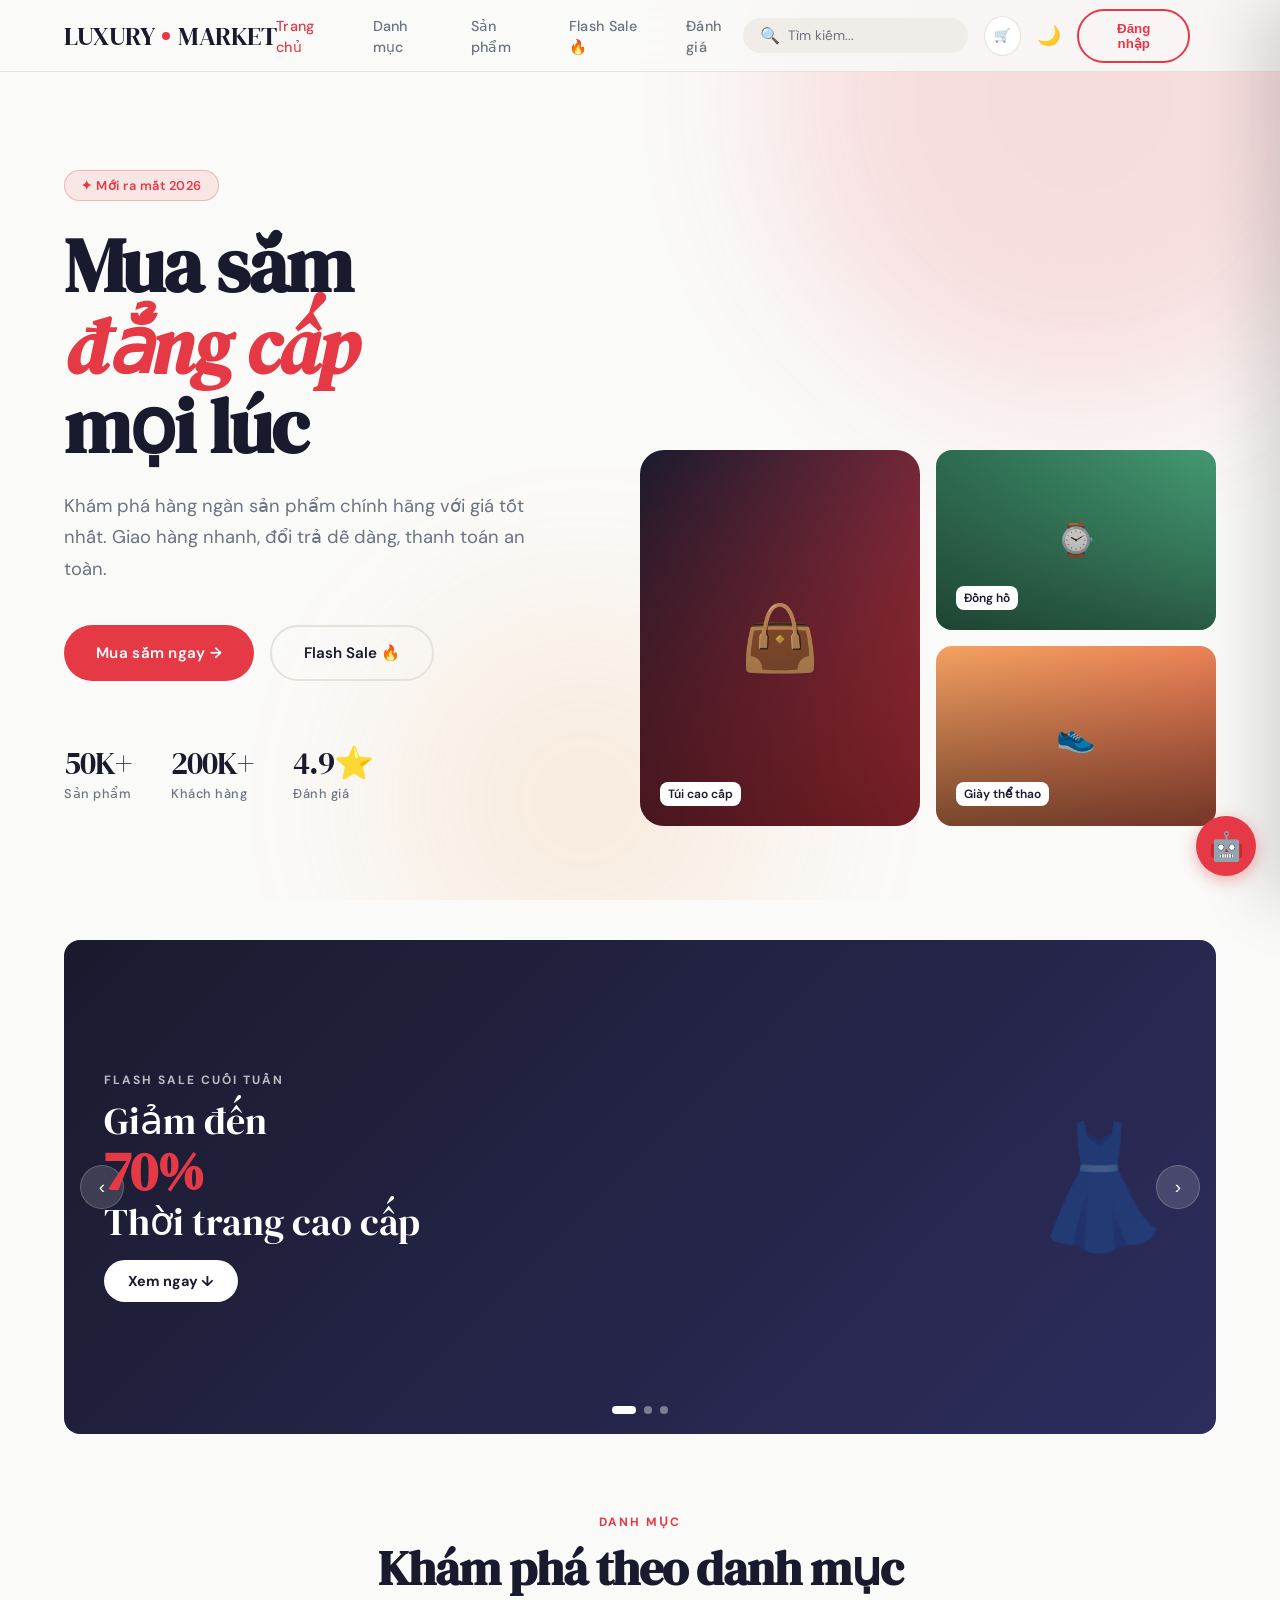
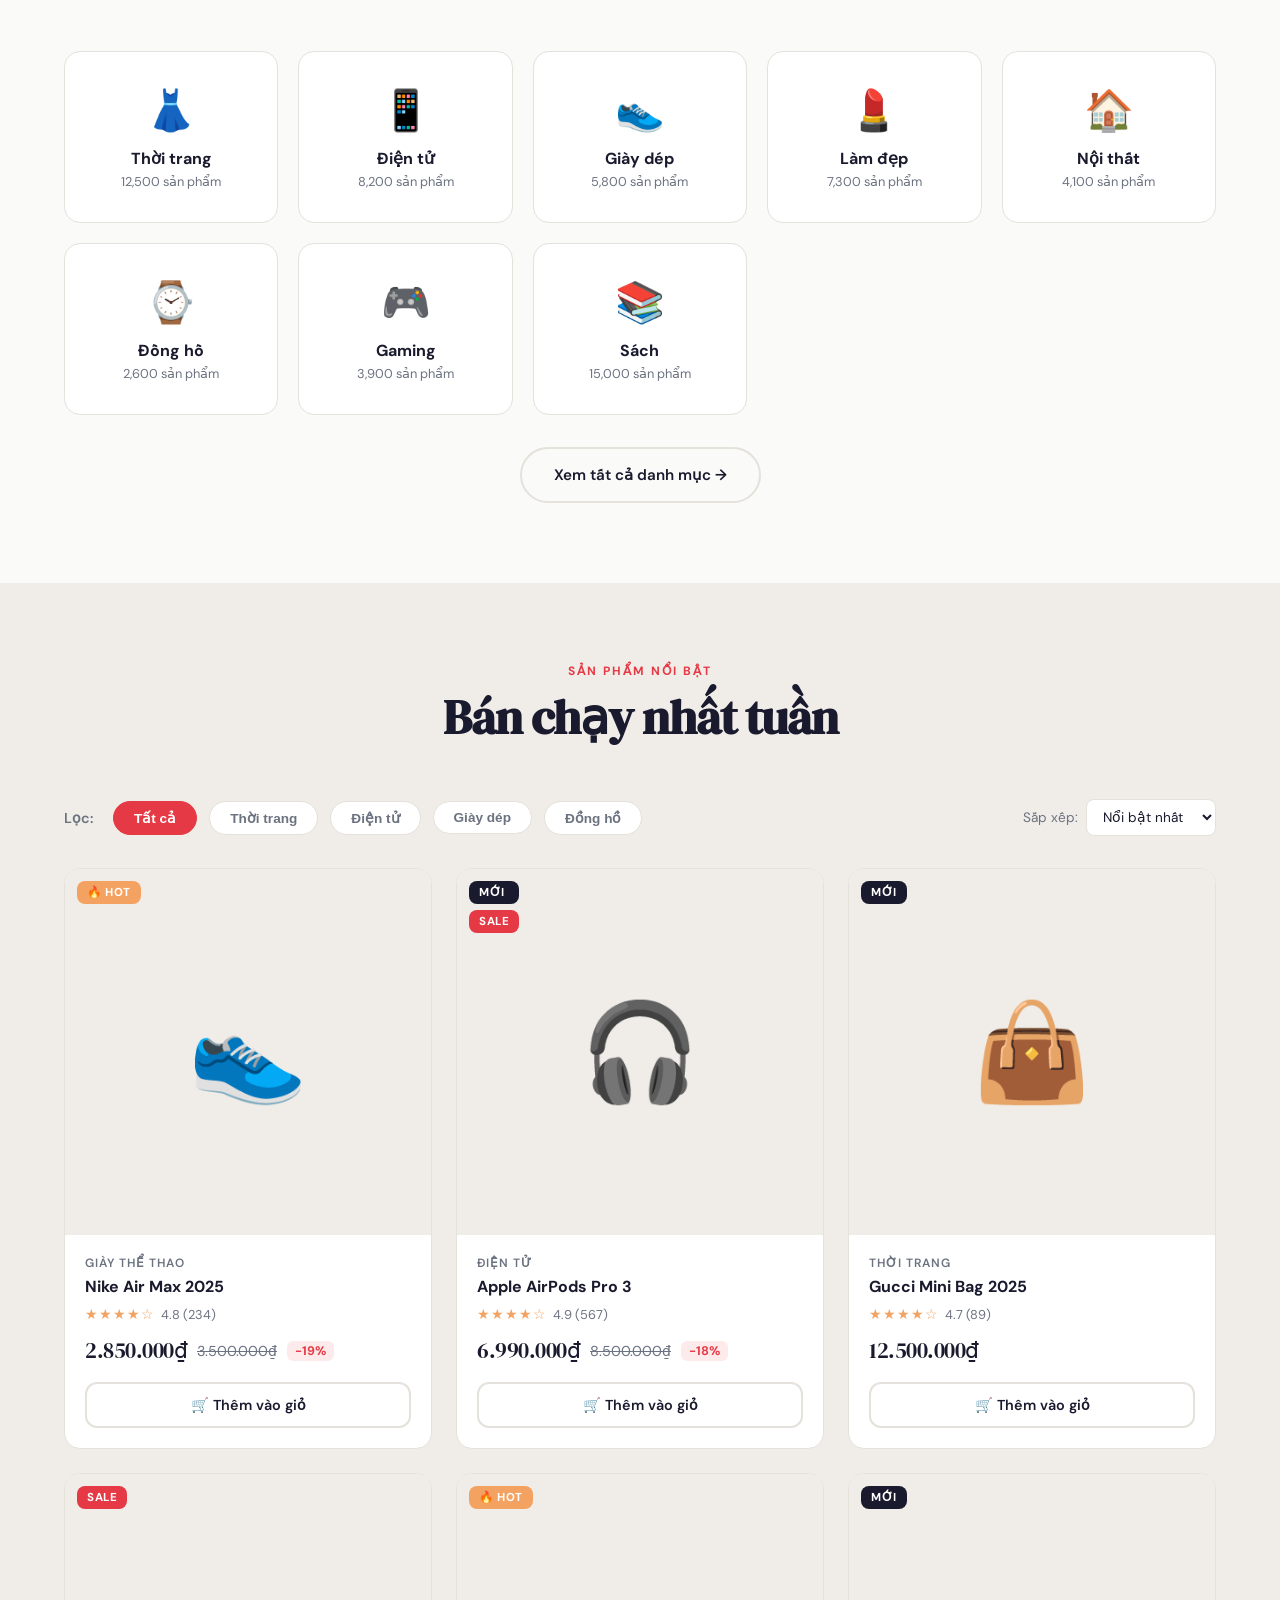
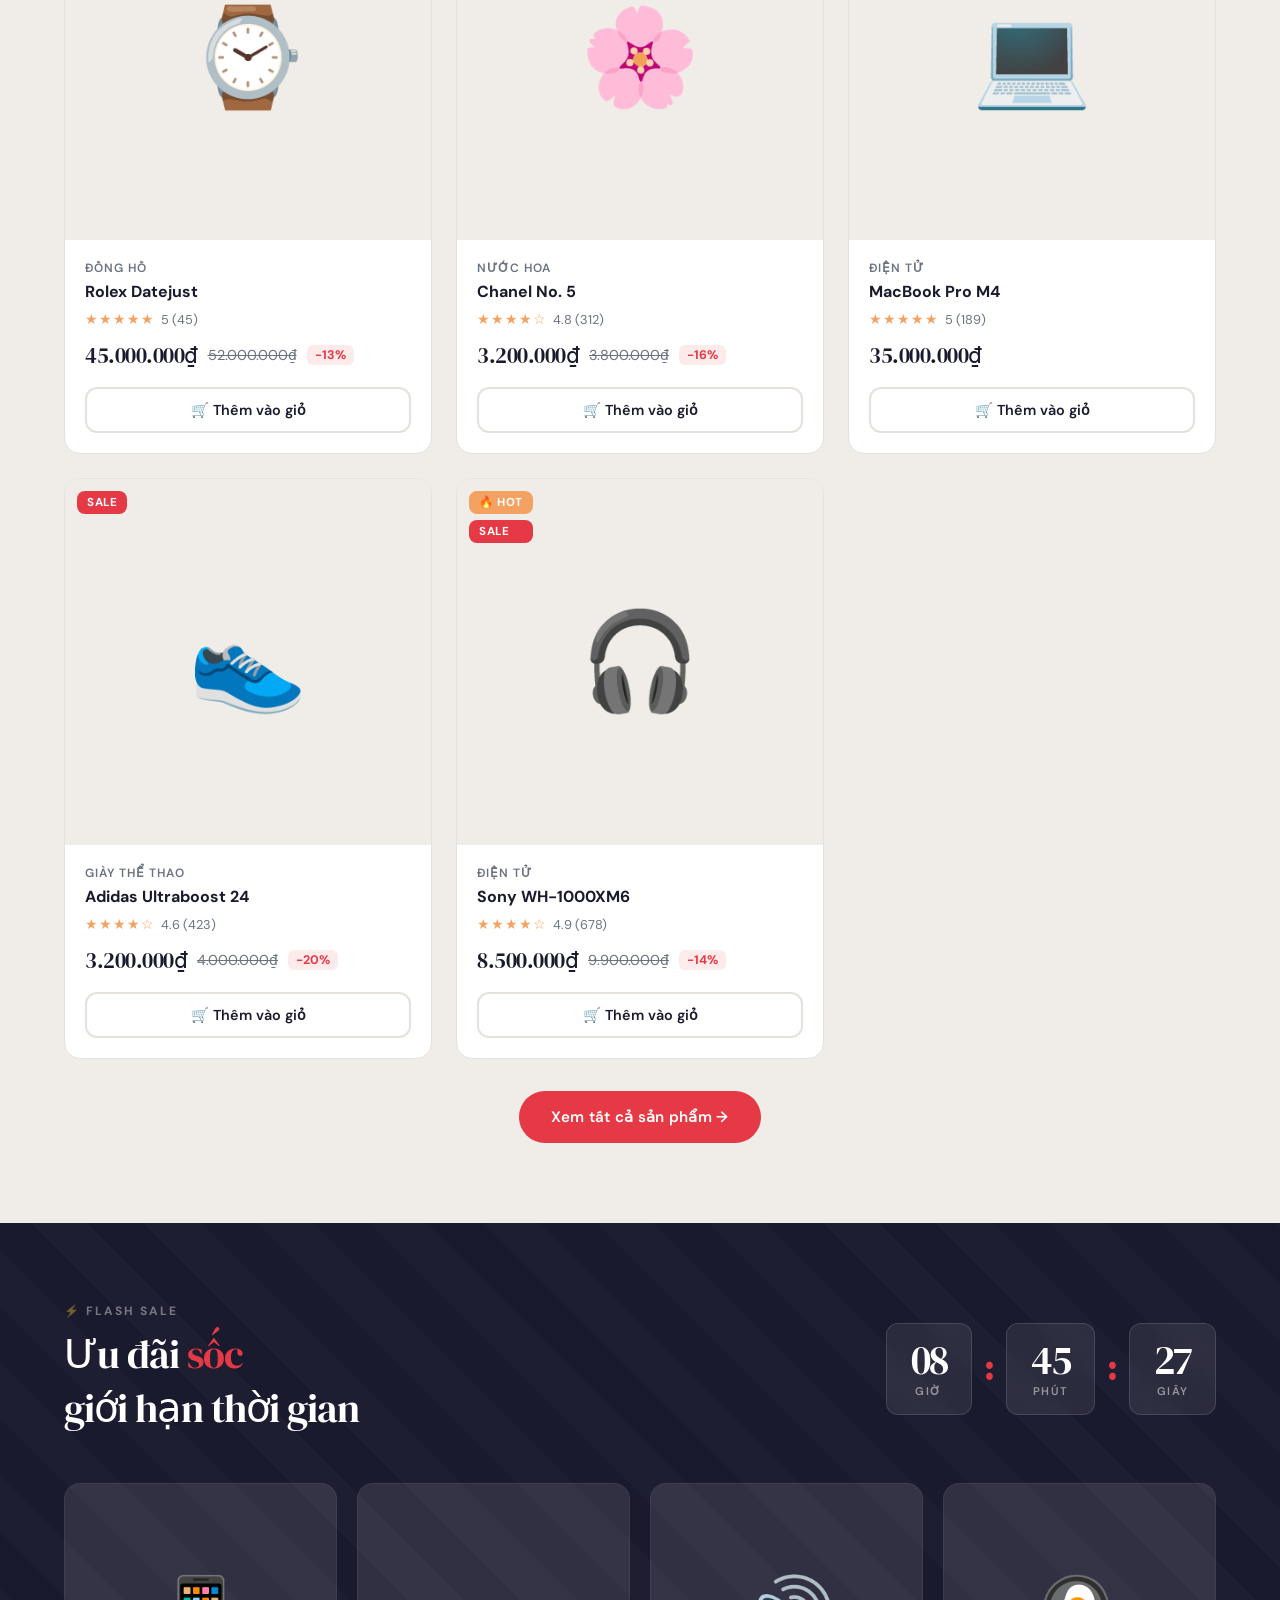
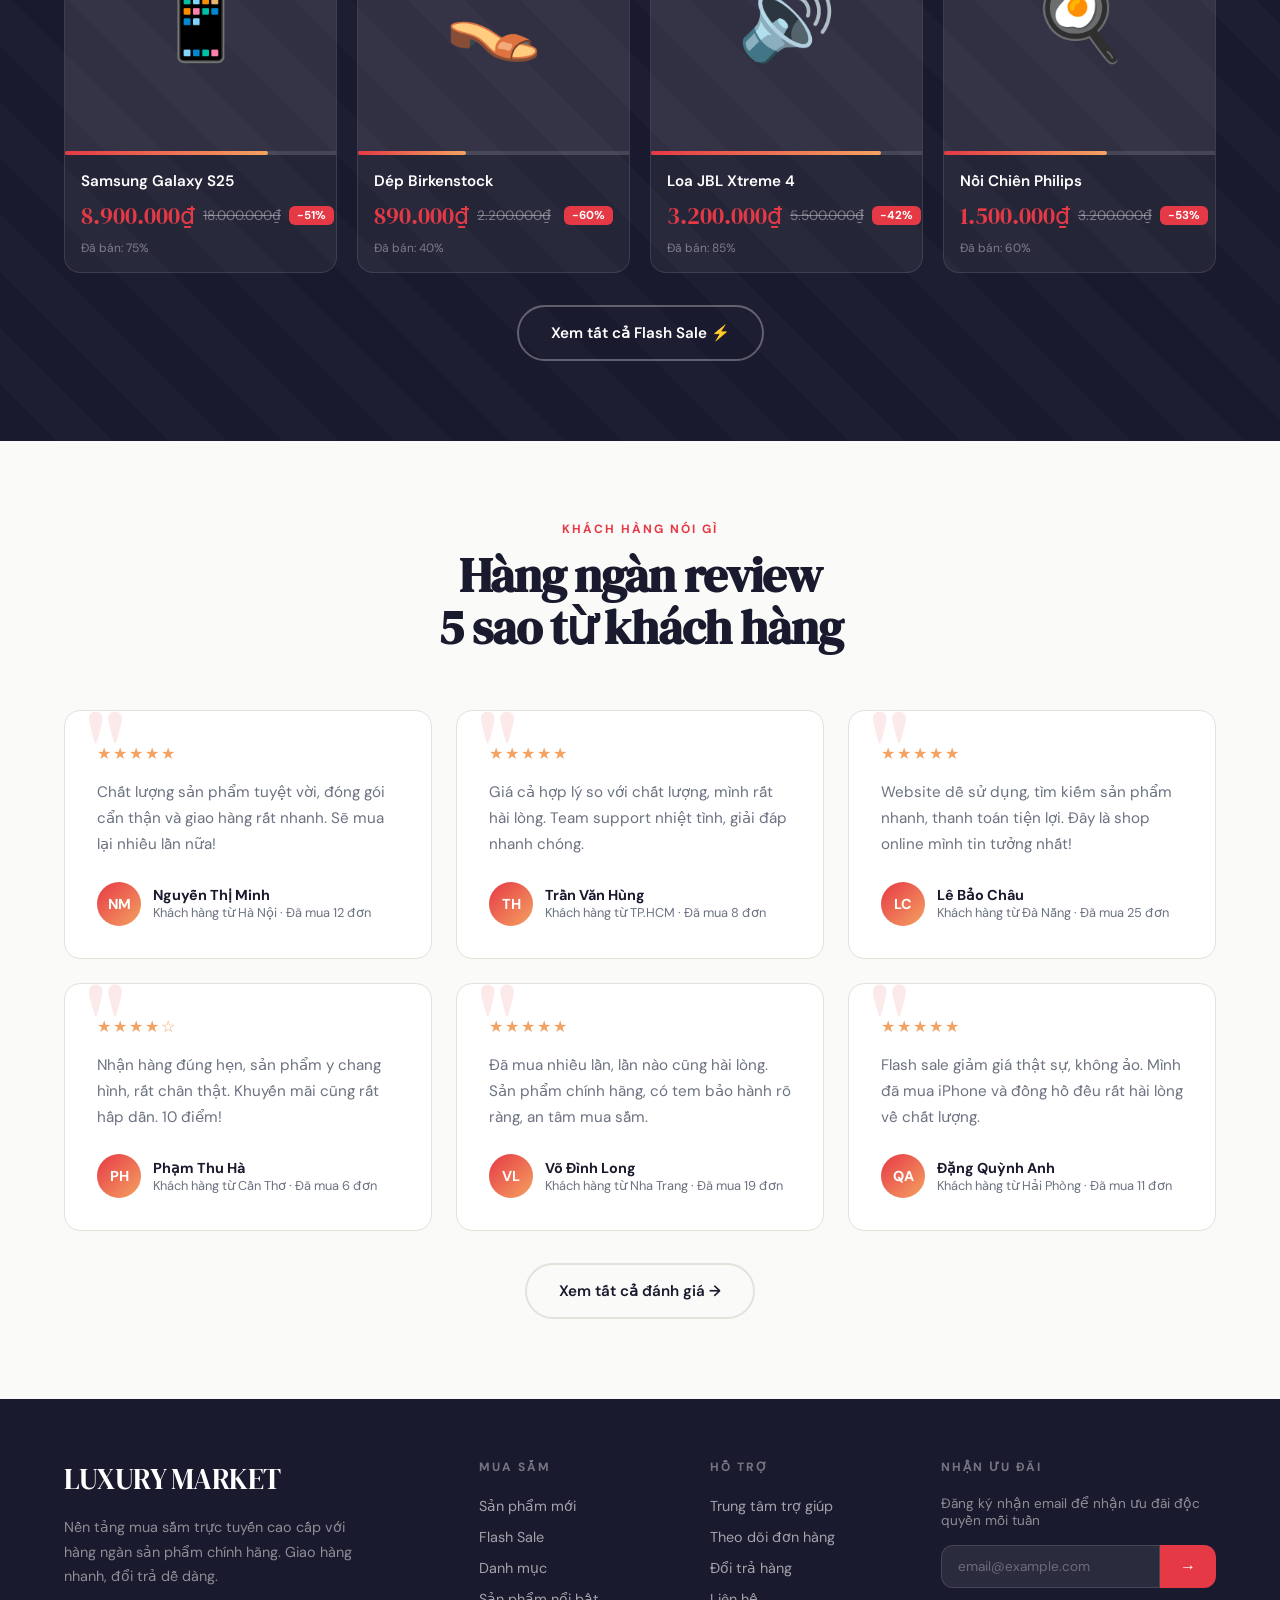
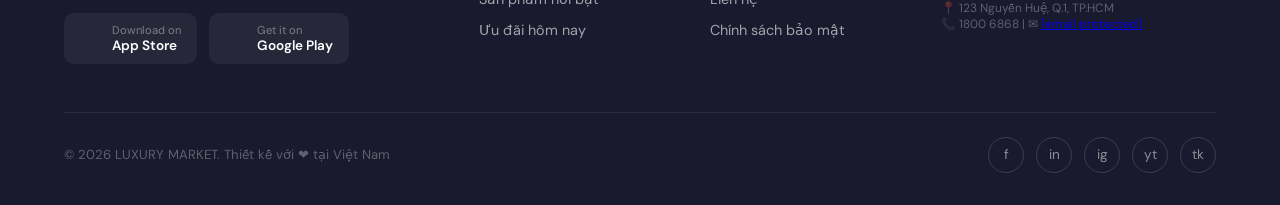
==== commit b64aed67: "fix lỗi chuyển ui mode" ====
--- a/web/index.html
+++ b/web/index.html
@@ -3,6 +3,8 @@
 <head>
   <meta charset="UTF-8">
   <meta name="viewport" content="width=device-width, initial-scale=1.0">
+  <meta http-equiv="X-Content-Type-Options" content="nosniff">
+  <meta http-equiv="X-Frame-Options" content="DENY">
   <title>LUXURY MARKET — Mua sắm đẳng cấp</title>
   <meta property="og:description" content="Nền tảng mua sắm trực tuyến cao cấp với hàng ngàn sản phẩm chính hãng">
   <meta property="og:title" content="LUXURY MARKET">
@@ -10,6 +12,7 @@
   <link rel="preconnect" href="https://fonts.gstatic.com" crossorigin>
   <link href="https://fonts.googleapis.com/css2?family=DM+Serif+Display:ital@0;1&family=DM+Sans:wght@300;400;500;600;700&display=swap" rel="stylesheet">
   <link rel="stylesheet" href="css/styles.css">
+  <link rel="stylesheet" href="css/ai_assistant.css">
 </head>
 <body>
 
@@ -61,10 +64,10 @@
   
   <ul class="nav-links">
     <li><a href="index.html" style="color:var(--accent)">Trang chủ</a></li>
-    <li><a href="categories.html">Danh mục</a></li>
-    <li><a href="products.html">Sản phẩm</a></li>
-    <li><a href="flash-sale.html">Flash Sale 🔥</a></li>
-    <li><a href="reviews.html">Đánh giá</a></li>
+    <li><a href="html/categories.html">Danh mục</a></li>
+    <li><a href="html/products.html">Sản phẩm</a></li>
+    <li><a href="html/flash-sale.html">Flash Sale 🔥</a></li>
+    <li><a href="html/reviews.html">Đánh giá</a></li>
   </ul>
 
   <div class="nav-actions">
@@ -78,7 +81,7 @@
     </button>
     <span class="theme-toggle" onclick="toggleTheme()" title="Dark mode" aria-label="Chuyển chế độ tối">🌙</span>
     <div class="user-avatar" onclick="showProfile()">PHU</div>
-    <button class="login-btn" onclick="window.location.href='auth.html'">Đăng nhập</button>
+    <button class="login-btn" onclick="window.location.href='html/auth.html'">Đăng nhập</button>
     <span id="userGreeting" class="user-greeting"></span>
     <div class="hamburger" onclick="toggleMenu()" aria-label="Mở menu">
       <span></span><span></span><span></span>
@@ -97,8 +100,8 @@
     <h1>Mua sắm<br><em>đẳng cấp</em><br>mọi lúc</h1>
     <p>Khám phá hàng ngàn sản phẩm chính hãng với giá tốt nhất. Giao hàng nhanh, đổi trả dễ dàng, thanh toán an toàn.</p>
     <div class="hero-cta">
-      <a href="products.html" class="btn-primary">Mua sắm ngay →</a>
-      <a href="flash-sale.html" class="btn-secondary">Flash Sale 🔥</a>
+      <a href="html/products.html" class="btn-primary">Mua sắm ngay →</a>
+      <a href="html/flash-sale.html" class="btn-secondary">Flash Sale 🔥</a>
     </div>
     <div class="hero-stats">
       <div class="stat"><span class="stat-num">50K+</span><span class="stat-label">Sản phẩm</span></div>
@@ -130,7 +133,7 @@
         <div class="slide-content">
           <div class="slide-tag">Flash Sale cuối tuần</div>
           <div class="slide-title">Giảm đến<br><strong style="font-size:1.4em;color:var(--accent)">70%</strong><br>Thời trang cao cấp</div>
-          <button class="slide-cta" onclick="window.location.href='flash-sale.html'">Xem ngay ↓</button>
+          <button class="slide-cta" onclick="window.location.href='html/flash-sale.html'">Xem ngay ↓</button>
         </div>
         <div style="position:absolute;right:40px;top:50%;transform:translateY(-50%);font-size:min(15vw,120px);opacity:0.3">👗</div>
       </div>
@@ -138,7 +141,7 @@
         <div class="slide-content">
           <div class="slide-tag">Bộ sưu tập mới</div>
           <div class="slide-title">Đồng hồ<br><em>Luxury</em><br>Sang trọng vượt thời gian</div>
-          <button class="slide-cta" onclick="window.location.href='categories.html'">Khám phá →</button>
+          <button class="slide-cta" onclick="window.location.href='html/categories.html'">Khám phá →</button>
         </div>
         <div style="position:absolute;right:40px;top:50%;transform:translateY(-50%);font-size:min(15vw,120px);opacity:0.3">⌚</div>
       </div>
@@ -146,7 +149,7 @@
         <div class="slide-content">
           <div class="slide-tag">Ưu đãi đặc biệt</div>
           <div class="slide-title">Miễn phí<br>vận chuyển<br><span style="color:var(--accent2)">toàn quốc</span></div>
-          <button class="slide-cta" onclick="window.location.href='products.html'">Mua ngay</button>
+          <button class="slide-cta" onclick="window.location.href='html/products.html'">Mua ngay</button>
         </div>
         <div style="position:absolute;right:40px;top:50%;transform:translateY(-50%);font-size:min(15vw,120px);opacity:0.3">🚀</div>
       </div>
@@ -169,7 +172,7 @@
   </div>
   <div class="categories-grid reveal" id="categoriesGrid"></div>
   <div class="reveal" style="text-align:center;margin-top:32px">
-    <a href="categories.html" class="btn-secondary" style="display:inline-flex">Xem tất cả danh mục →</a>
+    <a href="html/categories.html" class="btn-secondary" style="display:inline-flex">Xem tất cả danh mục →</a>
   </div>
 </section>
 
@@ -182,7 +185,7 @@
   <div class="filter-bar reveal" id="filterBar"></div>
   <div class="products-grid" id="productsGrid"></div>
   <div class="reveal" style="text-align:center;margin-top:32px">
-    <a href="products.html" class="btn-primary" style="display:inline-flex">Xem tất cả sản phẩm →</a>
+    <a href="html/products.html" class="btn-primary" style="display:inline-flex">Xem tất cả sản phẩm →</a>
   </div>
 </section>
 
@@ -204,7 +207,7 @@
   </div>
   <div class="flash-grid reveal" id="flashGrid"></div>
   <div class="reveal" style="text-align:center;margin-top:32px">
-    <a href="flash-sale.html" class="btn-secondary" style="display:inline-flex;border-color:rgba(255,255,255,0.3);color:white">Xem tất cả Flash Sale ⚡</a>
+    <a href="html/flash-sale.html" class="btn-secondary" style="display:inline-flex;border-color:rgba(255,255,255,0.3);color:white">Xem tất cả Flash Sale ⚡</a>
   </div>
 </section>
 
@@ -216,7 +219,7 @@
   </div>
   <div class="reviews-grid" id="reviewsGrid"></div>
   <div class="reveal" style="text-align:center;margin-top:32px">
-    <a href="reviews.html" class="btn-secondary" style="display:inline-flex">Xem tất cả đánh giá →</a>
+    <a href="html/reviews.html" class="btn-secondary" style="display:inline-flex">Xem tất cả đánh giá →</a>
   </div>
 </section>
 
@@ -240,11 +243,11 @@
     <div>
       <div class="footer-heading">Mua sắm</div>
       <ul class="footer-links">
-        <li><a href="products.html">Sản phẩm mới</a></li>
-        <li><a href="flash-sale.html">Flash Sale</a></li>
-        <li><a href="categories.html">Danh mục</a></li>
-        <li><a href="products.html">Sản phẩm nổi bật</a></li>
-        <li><a href="flash-sale.html">Ưu đãi hôm nay</a></li>
+        <li><a href="html/products.html">Sản phẩm mới</a></li>
+        <li><a href="html/flash-sale.html">Flash Sale</a></li>
+        <li><a href="html/categories.html">Danh mục</a></li>
+        <li><a href="html/products.html">Sản phẩm nổi bật</a></li>
+        <li><a href="html/flash-sale.html">Ưu đãi hôm nay</a></li>
       </ul>
     </div>
     <div>
@@ -295,12 +298,40 @@
 <div id="profileModal" class="profile-modal">
   <div class="profile-box">
     <h2>Hồ sơ cá nhân</h2>
+    <div style="text-align: center; margin-bottom: 20px;">
+        <img id="profileAvatarPreview" src="" alt="Avatar" style="width: 80px; height: 80px; border-radius: 50%; object-fit: cover; border: 2px solid var(--accent); margin-bottom: 10px;">
+    </div>
     <p><strong>Tên đăng nhập:</strong> <span id="profileUsername"></span></p>
-    <button onclick="closeProfileModal()">Đóng</button>
-  </div>
-</div>
-
-<script src="js/script.js" defer></script>
+    <div style="margin-bottom: 20px; text-align: left;">
+        <label style="display:block; font-size: 0.85rem; font-weight: 600; margin-bottom: 5px; color: var(--text-muted);">Tải ảnh Avatar lên:</label>
+        <input type="file" id="avatarFileInput" accept="image/*" style="width: 100%; padding: 10px; border-radius: 8px; border: 1.5px dashed var(--border); background: var(--bg2); outline: none; font-family: inherit; cursor: pointer;">
+    </div>
+    <div style="display: flex; gap: 10px; justify-content: center;">
+        <button onclick="saveProfile()" style="background: var(--accent); color: white; border-color: var(--accent);">Lưu thay đổi</button>
+        <button onclick="closeProfileModal()">Đóng</button>
+    </div>
+  </div>
+</div>
+
+<!-- AI ASSISTANT WIDGET -->
+<div id="ai-chat-widget">
+    <button id="ai-chat-btn" title="Chat với AI Trợ lý">🤖</button>
+    <div id="ai-chat-box" class="hidden">
+        <div class="chat-header">
+            <h3>✨ Trợ lý AI Luxury</h3>
+            <button id="ai-close-btn">&times;</button>
+        </div>
+        <div class="chat-body" id="ai-chat-body">
+            <div class="message ai">Xin chào! Tôi là trợ lý AI của Luxury Market. Bạn cần tư vấn về sản phẩm nào hôm nay?</div>
+        </div>
+        <div class="chat-footer">
+            <input type="text" id="ai-chat-input" placeholder="Nhập câu hỏi của bạn..." autocomplete="off" />
+            <button id="ai-send-btn">Gửi</button>
+        </div>
+    </div>
+</div>
+
+<script type="module" src="js/script.js"></script>
 <script src="js/ai_assistant.js" defer></script>
 </body>
 </html>
--- a/web/css/styles.css
+++ b/web/css/styles.css
@@ -2179,3 +2179,262 @@
         opacity: 1;
     }
 }
+
+/* =========================================
+   AUTH PAGE SPECIFIC STYLES
+========================================= */
+body.auth-page {
+  --dark:      #0d0d12;
+  --dark2:     #13131a;
+  --dark3:     #1c1c27;
+  --gold:      #c9a96e;
+  --light:     #fafaf8;
+  --light2:    #f0ede8;
+  --text-d:    #e8e4dd;
+  --muted-d:   rgba(232,228,221,0.45);
+  --border-d:  rgba(232,228,221,0.1);
+  --text-l:    #1a1a2e;
+  --muted-l:   #6b7280;
+  --border-l:  #e5e1db;
+  --error:     #e63946;
+  --radius:    14px;
+  --shadow:    0 24px 64px rgba(0,0,0,0.18);
+
+  font-family: 'DM Sans', sans-serif;
+  min-height: 100vh;
+  display: flex;
+  background: var(--dark);
+  color: var(--text-d);
+  overflow-x: hidden;
+}
+
+/* ===== TOAST ===== */
+.auth-page .toast-wrap {
+  position: fixed; top:20px; right:20px;
+  display:flex; flex-direction:column; gap:10px;
+  z-index:9999; pointer-events:none;
+}
+.auth-page .toast {
+  display:flex; align-items:center; gap:10px;
+  padding:14px 18px; border-radius:12px;
+  font-size:0.85rem; font-weight:600;
+  backdrop-filter:blur(16px);
+  pointer-events:all;
+  animation: authToastIn 0.4s cubic-bezier(.175,.885,.32,1.275) both;
+  max-width:320px;
+  background: var(--card); border: none;
+}
+.auth-page .toast.success { background:rgba(45,106,79,0.95); color:#fff; border:1px solid rgba(255,255,255,0.15); }
+.auth-page .toast.error   { background:rgba(230,57,70,0.95);  color:#fff; border:1px solid rgba(255,255,255,0.15); }
+@keyframes authToastIn { from { opacity:0; transform:translateX(40px) scale(.9); } to { opacity:1; transform:none; } }
+
+/* ===== LEFT PANEL ===== */
+.auth-page .panel-left {
+  width: 52%;
+  min-height: 100vh;
+  background: var(--dark2);
+  position: relative;
+  overflow: hidden;
+  display: flex;
+  flex-direction: column;
+  justify-content: space-between;
+  padding: 48px 56px;
+}
+
+.auth-page .panel-left::before {
+  content:'';
+  position:absolute; inset:0;
+  background-image: url("data:image/svg+xml,%3Csvg viewBox='0 0 256 256' xmlns='http://www.w3.org/2000/svg'%3E%3Cfilter id='noise'%3E%3CfeTurbulence type='fractalNoise' baseFrequency='0.9' numOctaves='4' stitchTiles='stitch'/%3E%3C/filter%3E%3Crect width='100%25' height='100%25' filter='url(%23noise)' opacity='0.04'/%3E%3C/svg%3E");
+  pointer-events:none; z-index:1;
+}
+
+.auth-page .blob { position:absolute; border-radius:50%; filter:blur(80px); pointer-events:none; }
+.auth-page .b1 { width:480px; height:480px; background:var(--accent); opacity:0.12; top:-160px; right:-120px; animation:drift1 12s ease-in-out infinite; }
+.auth-page .b2 { width:320px; height:320px; background:var(--accent2); opacity:0.08; bottom:-80px; left:-60px; animation:drift2 16s ease-in-out infinite; }
+.auth-page .b3 { width:200px; height:200px; background:var(--gold); opacity:0.06; top:40%; left:40%; animation:drift1 10s ease-in-out infinite reverse; }
+@keyframes drift1 { 0%,100%{transform:translate(0,0) scale(1)} 50%{transform:translate(30px,-30px) scale(1.08)} }
+@keyframes drift2 { 0%,100%{transform:translate(0,0) scale(1)} 50%{transform:translate(-20px,20px) scale(1.06)} }
+
+.auth-page .panel-left::after {
+  content:'';
+  position:absolute; inset:0;
+  background: repeating-linear-gradient(-45deg, transparent, transparent 60px, rgba(255,255,255,0.013) 60px, rgba(255,255,255,0.013) 61px);
+  pointer-events:none; z-index:1;
+}
+
+/* ===== LEFT: HEADER ===== */
+.auth-page .left-header { position:relative; z-index:2; }
+.auth-page .logo-link { display: inline-flex; align-items:center; gap:10px; text-decoration:none; }
+.auth-page .logo-text { font-family: 'DM Serif Display', serif; font-size: 1.7rem; color: var(--text-d); letter-spacing: -0.5px; }
+.auth-page .logo-dot { width: 9px; height: 9px; background: var(--accent); border-radius: 50%; display:inline-block; animation: pulse 2s ease-in-out infinite; }
+.auth-page .back-link { display:inline-flex; align-items:center; gap:6px; margin-top:20px; color:var(--muted-d); font-size:0.82rem; font-weight:500; text-decoration:none; transition:color .2s, gap .2s; }
+.auth-page .back-link:hover { color:var(--text-d); gap:10px; }
+
+/* ===== LEFT: HERO TEXT ===== */
+.auth-page .left-body { position:relative; z-index:2; flex:1; display:flex; flex-direction:column; justify-content:center; padding: 60px 0; }
+.auth-page .left-eyebrow { font-size:0.72rem; font-weight:700; letter-spacing:3px; text-transform:uppercase; color:var(--accent); margin-bottom:16px; }
+.auth-page .left-headline { font-family:'DM Serif Display', serif; font-size: clamp(2.4rem, 3.5vw, 3.4rem); line-height: 1.08; letter-spacing: -1.5px; color: var(--text-d); margin-bottom: 20px; }
+.auth-page .left-headline em { color:var(--accent); font-style:italic; }
+.auth-page .left-desc { font-size: 0.95rem; color: var(--muted-d); line-height: 1.75; max-width: 360px; margin-bottom: 40px; }
+
+.auth-page .cards-row { display:flex; gap:16px; flex-wrap:wrap; }
+.auth-page .mini-card {
+  background: rgba(255,255,255,0.05);
+  border: 1px solid var(--border-d);
+  border-radius: 16px; padding: 16px 20px;
+  display:flex; align-items:center; gap:14px;
+  backdrop-filter:blur(8px);
+  transition: transform .3s, background .3s;
+  animation: cardFloat var(--dur,4s) ease-in-out infinite; animation-delay: var(--del,0s);
+  cursor:default;
+}
+.auth-page .mini-card:hover { background:rgba(255,255,255,0.09); transform:translateY(-4px) !important; }
+@keyframes cardFloat { 0%,100%{transform:translateY(0)} 50%{transform:translateY(-8px)} }
+.auth-page .mini-card-icon { font-size:1.8rem; }
+.auth-page .mini-card-name { font-size:0.82rem; font-weight:600; color:var(--text-d); }
+.auth-page .mini-card-price { font-size:0.75rem; color:var(--accent); font-weight:700; margin-top:2px; }
+
+/* ===== LEFT: FOOTER ===== */
+.auth-page .left-footer { position:relative; z-index:2; display:flex; align-items:center; gap:16px; flex-wrap:wrap; }
+.auth-page .trust-badge {
+  display:flex; align-items:center; gap:8px;
+  padding:10px 16px; border-radius:50px;
+  background:rgba(255,255,255,0.06); border:1px solid var(--border-d);
+  font-size:0.78rem; font-weight:600; color:var(--muted-d);
+}
+.auth-page .trust-badge .dot { width:7px; height:7px; border-radius:50%; background:var(--success); }
+
+/* ===== RIGHT PANEL ===== */
+.auth-page .panel-right {
+  width:48%; min-height:100vh;
+  background: var(--light);
+  display:flex; flex-direction:column;
+  justify-content:center; align-items:center;
+  padding: 60px 48px; position:relative; overflow:hidden;
+}
+.auth-page .panel-right::before {
+  content:''; position:absolute; top:-100px; right:-100px;
+  width:300px; height:300px; background: var(--accent2);
+  border-radius:50%; filter:blur(80px); opacity:0.07; pointer-events:none;
+}
+.auth-page .form-box { width:100%; max-width:400px; position:relative; z-index:2; animation: fadeUp .6s cubic-bezier(.4,0,.2,1) both; }
+@keyframes fadeUp { from{opacity:0;transform:translateY(24px)} to{opacity:1;transform:none} }
+
+/* ===== TAB SWITCHER ===== */
+.auth-page .tabs {
+  display:flex; gap:0; background:var(--light2);
+  border-radius:14px; padding:5px;
+  margin:0 0 36px 0; position:relative; width:auto;
+}
+.auth-page .tab-btn {
+  flex:1; padding:11px 0; border:none; background:transparent;
+  font-family:'DM Sans',sans-serif; font-size:0.9rem; font-weight:600;
+  color:var(--muted-l); cursor:pointer; border-radius:10px;
+  transition:color .25s; position:relative; z-index:1;
+}
+.auth-page .tab-btn.active { color:var(--text-l); background: transparent; box-shadow: none; }
+.auth-page .tab-slider {
+  position:absolute; top:5px; left:5px;
+  width:calc(50% - 5px); height:calc(100% - 10px); background:#fff;
+  border-radius:10px; box-shadow:0 2px 12px rgba(0,0,0,0.1);
+  transition:transform .3s cubic-bezier(.4,0,.2,1);
+}
+.auth-page .tabs.register .tab-slider { transform:translateX(calc(100% + 0px)); }
+
+/* ===== FORM GREETING ===== */
+.auth-page .form-greeting { margin-bottom:28px; }
+.auth-page .form-greeting h1 { font-family:'DM Serif Display',serif; font-size:1.9rem; letter-spacing:-0.8px; color:var(--text-l); margin-bottom:6px; }
+.auth-page .form-greeting p { font-size:0.88rem; color:var(--muted-l); line-height:1.6; }
+
+/* ===== INPUT FIELDS ===== */
+.auth-page .field { position:relative; margin-bottom:18px; }
+.auth-page .field label { display:block; font-size:0.8rem; font-weight:600; letter-spacing:0.3px; color:var(--muted-l); margin-bottom:7px; transition:color .2s; }
+.auth-page .field:focus-within label { color:var(--accent); }
+.auth-page .field input {
+  width:100%; padding:14px 16px; border:1.5px solid var(--border-l);
+  border-radius:var(--radius); background:#fff;
+  font-family:'DM Sans',sans-serif; font-size:0.92rem; color:var(--text-l);
+  outline:none; transition:border-color .2s, box-shadow .2s, background .2s;
+}
+.auth-page .field input:focus { border-color:var(--accent); box-shadow:0 0 0 4px rgba(230,57,70,0.1); }
+.auth-page .field input.error-input { border-color:var(--error); }
+.auth-page .field input::placeholder { color:#c0bdb8; }
+
+.auth-page .eye-btn {
+  position:absolute; right:14px; bottom:14px;
+  background:none; border:none; cursor:pointer;
+  font-size:1rem; color:var(--muted-l); line-height:1; padding:0; transition:color .2s;
+}
+.auth-page .eye-btn:hover { color:var(--text-l); }
+.auth-page .field-error { font-size:0.75rem; color:var(--error); margin-top:5px; font-weight:500; display:none; }
+.auth-page .field-error.show { display:block; animation:shake .3s ease; }
+@keyframes shake { 0%,100%{transform:translateX(0)} 25%{transform:translateX(-4px)} 75%{transform:translateX(4px)} }
+
+/* ===== EXTRAS ROW ===== */
+.auth-page .extras { display:flex; justify-content:space-between; align-items:center; margin-bottom:22px; flex-wrap:wrap; gap:8px; }
+.auth-page .checkbox-wrap { display:flex; align-items:center; gap:8px; cursor:pointer; }
+.auth-page .checkbox-wrap input[type=checkbox] { display:none; }
+.auth-page .custom-check {
+  width:18px; height:18px; border:1.5px solid var(--border-l); border-radius:5px;
+  background:#fff; flex-shrink:0; display:flex; align-items:center; justify-content:center;
+  transition:all .2s; font-size:0.65rem; color:#fff;
+}
+.auth-page .checkbox-wrap input:checked + .custom-check { background:var(--accent); border-color:var(--accent); }
+.auth-page .checkbox-wrap input:checked + .custom-check::after { content:'✓'; }
+.auth-page .checkbox-wrap span { font-size:0.82rem; color:var(--muted-l); font-weight:500; }
+.auth-page .forgot-link { font-size:0.82rem; color:var(--accent); font-weight:600; text-decoration:none; transition:opacity .2s; }
+.auth-page .forgot-link:hover { opacity:0.7; }
+
+/* ===== SUBMIT BTN ===== */
+.auth-page .submit-btn {
+  width:100%; padding:16px; border:none; border-radius:var(--radius);
+  background:var(--accent); color:#fff; font-family:'DM Sans',sans-serif;
+  font-size:0.95rem; font-weight:700; cursor:pointer; letter-spacing:0.3px;
+  position:relative; overflow:hidden; transition:transform .2s, box-shadow .2s;
+}
+.auth-page .submit-btn:hover { transform:translateY(-2px); box-shadow:0 10px 32px rgba(230,57,70,0.35); }
+.auth-page .submit-btn:active { transform:translateY(0); }
+.auth-page .submit-btn::after {
+  content:''; position:absolute; inset:0;
+  background:linear-gradient(to right, transparent 0%, rgba(255,255,255,0.15) 50%, transparent 100%);
+  transform:translateX(-100%); transition:transform .6s ease;
+}
+.auth-page .submit-btn:hover::after { transform:translateX(100%); }
+.auth-page .submit-btn.loading { pointer-events:none; opacity:0.8; }
+.auth-page .spinner { display:none; width:18px; height:18px; border:2px solid rgba(255,255,255,0.3); border-top-color:#fff; border-radius:50%; animation:spin .6s linear infinite; margin:0 auto; }
+.auth-page .submit-btn.loading .btn-text { display:none; }
+.auth-page .submit-btn.loading .spinner { display:block; }
+
+/* ===== DIVIDER & SOCIAL BTNS ===== */
+.auth-page .divider { display:flex; align-items:center; gap:12px; margin:22px 0; }
+.auth-page .divider::before, .auth-page .divider::after { content:''; flex:1; height:1px; background:var(--border-l); }
+.auth-page .divider span { font-size:0.78rem; font-weight:600; color:#c0bdb8; white-space:nowrap; }
+.auth-page .social-row { display:flex; gap:12px; }
+.auth-page .social-btn {
+  flex:1; padding:13px 0; border:1.5px solid var(--border-l); border-radius:var(--radius);
+  background:#fff; display:flex; align-items:center; justify-content:center; gap:8px;
+  font-family:'DM Sans',sans-serif; font-size:0.85rem; font-weight:600; color:var(--text-l);
+  cursor:pointer; transition:border-color .2s, box-shadow .2s, transform .2s;
+}
+.auth-page .social-btn:hover { border-color:var(--text-l); box-shadow:0 4px 16px rgba(0,0,0,0.08); transform:translateY(-1px); }
+.auth-page .social-btn svg { width:18px; height:18px; }
+
+/* ===== SWITCH TEXT & TERMS ===== */
+.auth-page .switch-text { text-align:center; margin-top:24px; font-size:0.84rem; color:var(--muted-l); }
+.auth-page .switch-text a { color:var(--accent); font-weight:700; text-decoration:none; transition:opacity .2s; }
+.auth-page .switch-text a:hover { opacity:.7; }
+.auth-page .terms-text { text-align:center; margin-top:16px; font-size:0.76rem; color:#c0bdb8; line-height:1.6; }
+.auth-page .terms-text a { color:var(--muted-l); text-decoration:underline; }
+
+/* ===== STRENGTH BAR ===== */
+.auth-page .strength-wrap { margin-top:8px; display:none; }
+.auth-page .strength-wrap.show { display:block; }
+.auth-page .strength-bar { display:flex; gap:4px; margin-bottom:4px; }
+.auth-page .strength-seg { flex:1; height:4px; border-radius:2px; background:var(--border-l); transition:background .3s; }
+.auth-page .strength-label { font-size:0.72rem; font-weight:600; color:var(--muted-l); }
+.auth-page .reg-only { overflow:hidden; max-height:0; opacity:0; transition:max-height .35s ease, opacity .3s ease, margin .3s ease; }
+.auth-page .reg-only.show { max-height:120px; opacity:1; }
+
+/* ===== RESPONSIVE ===== */
+@media (max-width:900px) { .auth-page .panel-left { display:none; } .auth-page .panel-right { width:100%; padding:40px 24px; } }
+@media (max-width:480px) { .auth-page .panel-right { padding:32px 20px; } .auth-page .left-headline { font-size:2rem; } }
--- a/web/css/ai_assistant.css
+++ b/web/css/ai_assistant.css
@@ -0,0 +1,22 @@
+#ai-chat-widget { position: fixed; bottom: 24px; right: 24px; z-index: 9999; font-family: 'DM Sans', sans-serif; }
+#ai-chat-btn { width: 60px; height: 60px; border-radius: 50%; background: var(--accent, #e63946); color: white; font-size: 28px; border: none; cursor: pointer; box-shadow: 0 4px 16px rgba(230,57,70,0.4); transition: transform 0.3s cubic-bezier(0.175, 0.885, 0.32, 1.275); display: flex; justify-content: center; align-items: center; }
+#ai-chat-btn:hover { transform: scale(1.1); }
+
+#ai-chat-box { position: absolute; bottom: 80px; right: 0; width: 360px; height: 480px; background: var(--bg, #fff); border-radius: 16px; box-shadow: 0 12px 32px rgba(0,0,0,0.15); display: flex; flex-direction: column; overflow: hidden; border: 1px solid var(--border, #eee); transition: all 0.3s ease; transform-origin: bottom right; }
+#ai-chat-box.hidden { transform: scale(0.5); opacity: 0; pointer-events: none; }
+
+.chat-header { background: var(--accent, #e63946); color: white; padding: 16px 20px; display: flex; justify-content: space-between; align-items: center; }
+.chat-header h3 { margin: 0; font-size: 1.05rem; font-weight: 600; letter-spacing: 0.5px; }
+#ai-close-btn { background: none; border: none; color: white; font-size: 1.5rem; cursor: pointer; line-height: 1; transition: opacity 0.2s; }
+#ai-close-btn:hover { opacity: 0.7; }
+
+.chat-body { flex: 1; padding: 16px; overflow-y: auto; display: flex; flex-direction: column; gap: 12px; background: var(--bg2, #fafafa); scroll-behavior: smooth; }
+.message { max-width: 85%; padding: 10px 14px; border-radius: 14px; font-size: 0.9rem; line-height: 1.5; color: var(--text, #333); word-wrap: break-word; }
+.message.ai { background: var(--card, #fff); border: 1px solid var(--border, #eee); align-self: flex-start; border-bottom-left-radius: 4px; }
+.message.user { background: var(--accent, #e63946); color: white; align-self: flex-end; border-bottom-right-radius: 4px; }
+
+.chat-footer { padding: 12px; background: var(--bg, #fff); border-top: 1px solid var(--border, #eee); display: flex; gap: 8px; }
+#ai-chat-input { flex: 1; padding: 12px 16px; border: 1.5px solid var(--border, #ddd); border-radius: 24px; outline: none; font-family: inherit; font-size: 0.9rem; background: var(--bg, #fff); color: var(--text, #333); transition: border-color 0.2s; }
+#ai-chat-input:focus { border-color: var(--accent, #e63946); }
+#ai-send-btn { padding: 8px 18px; background: var(--accent, #e63946); color: white; border: none; border-radius: 24px; cursor: pointer; font-weight: 600; transition: opacity 0.2s; }
+#ai-send-btn:disabled { opacity: 0.6; cursor: not-allowed; }
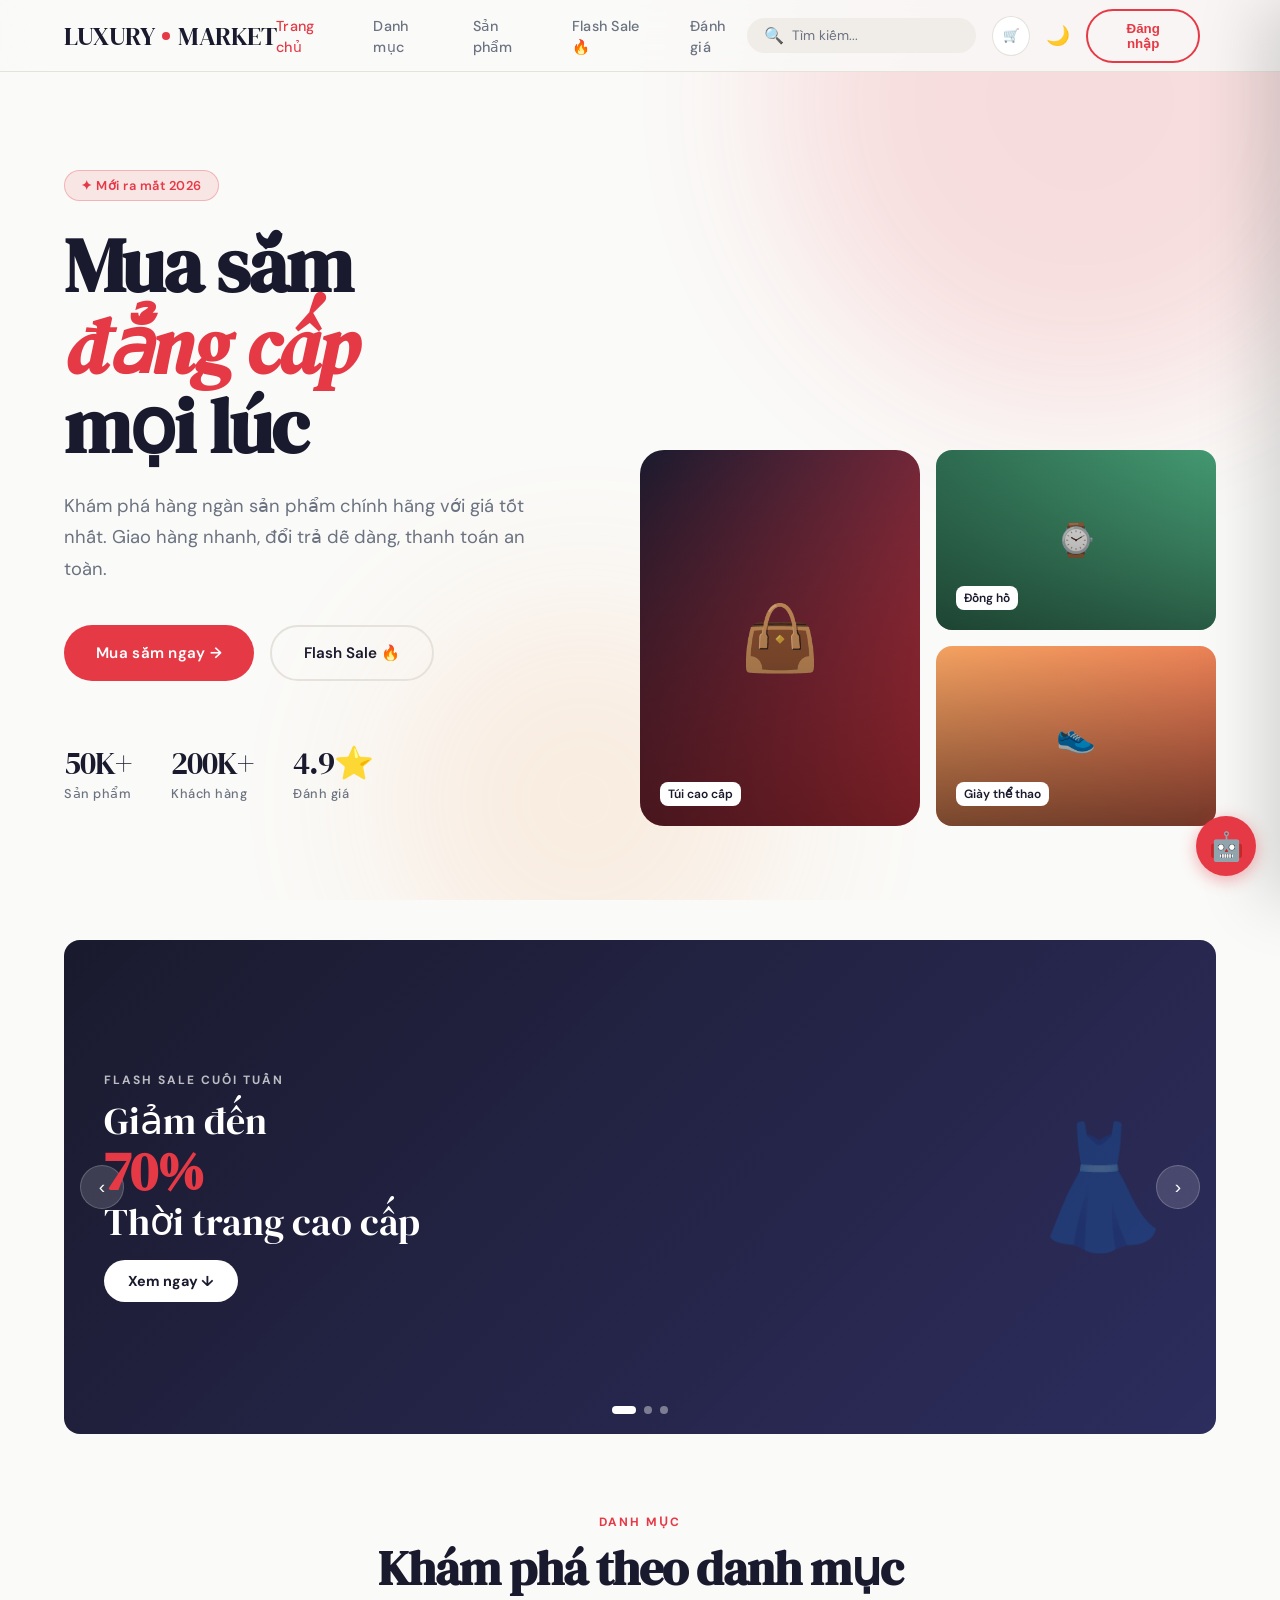
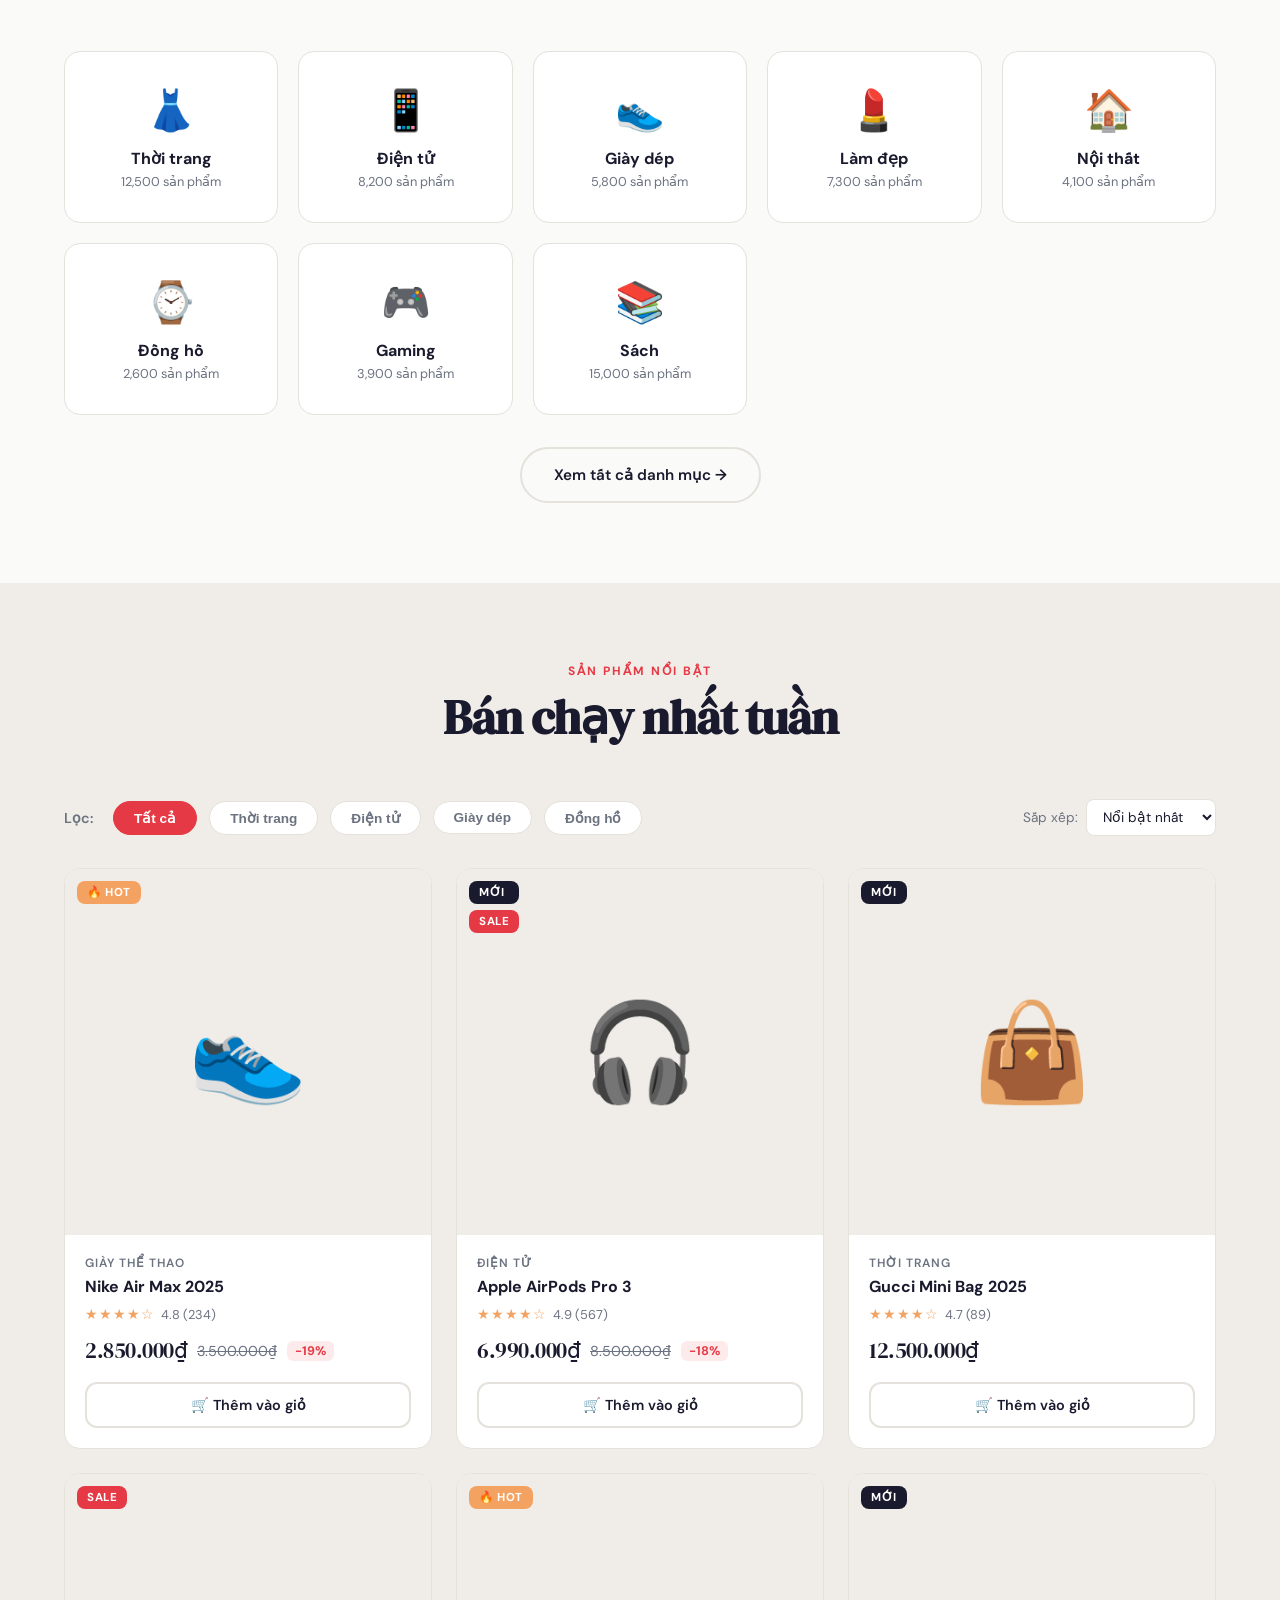
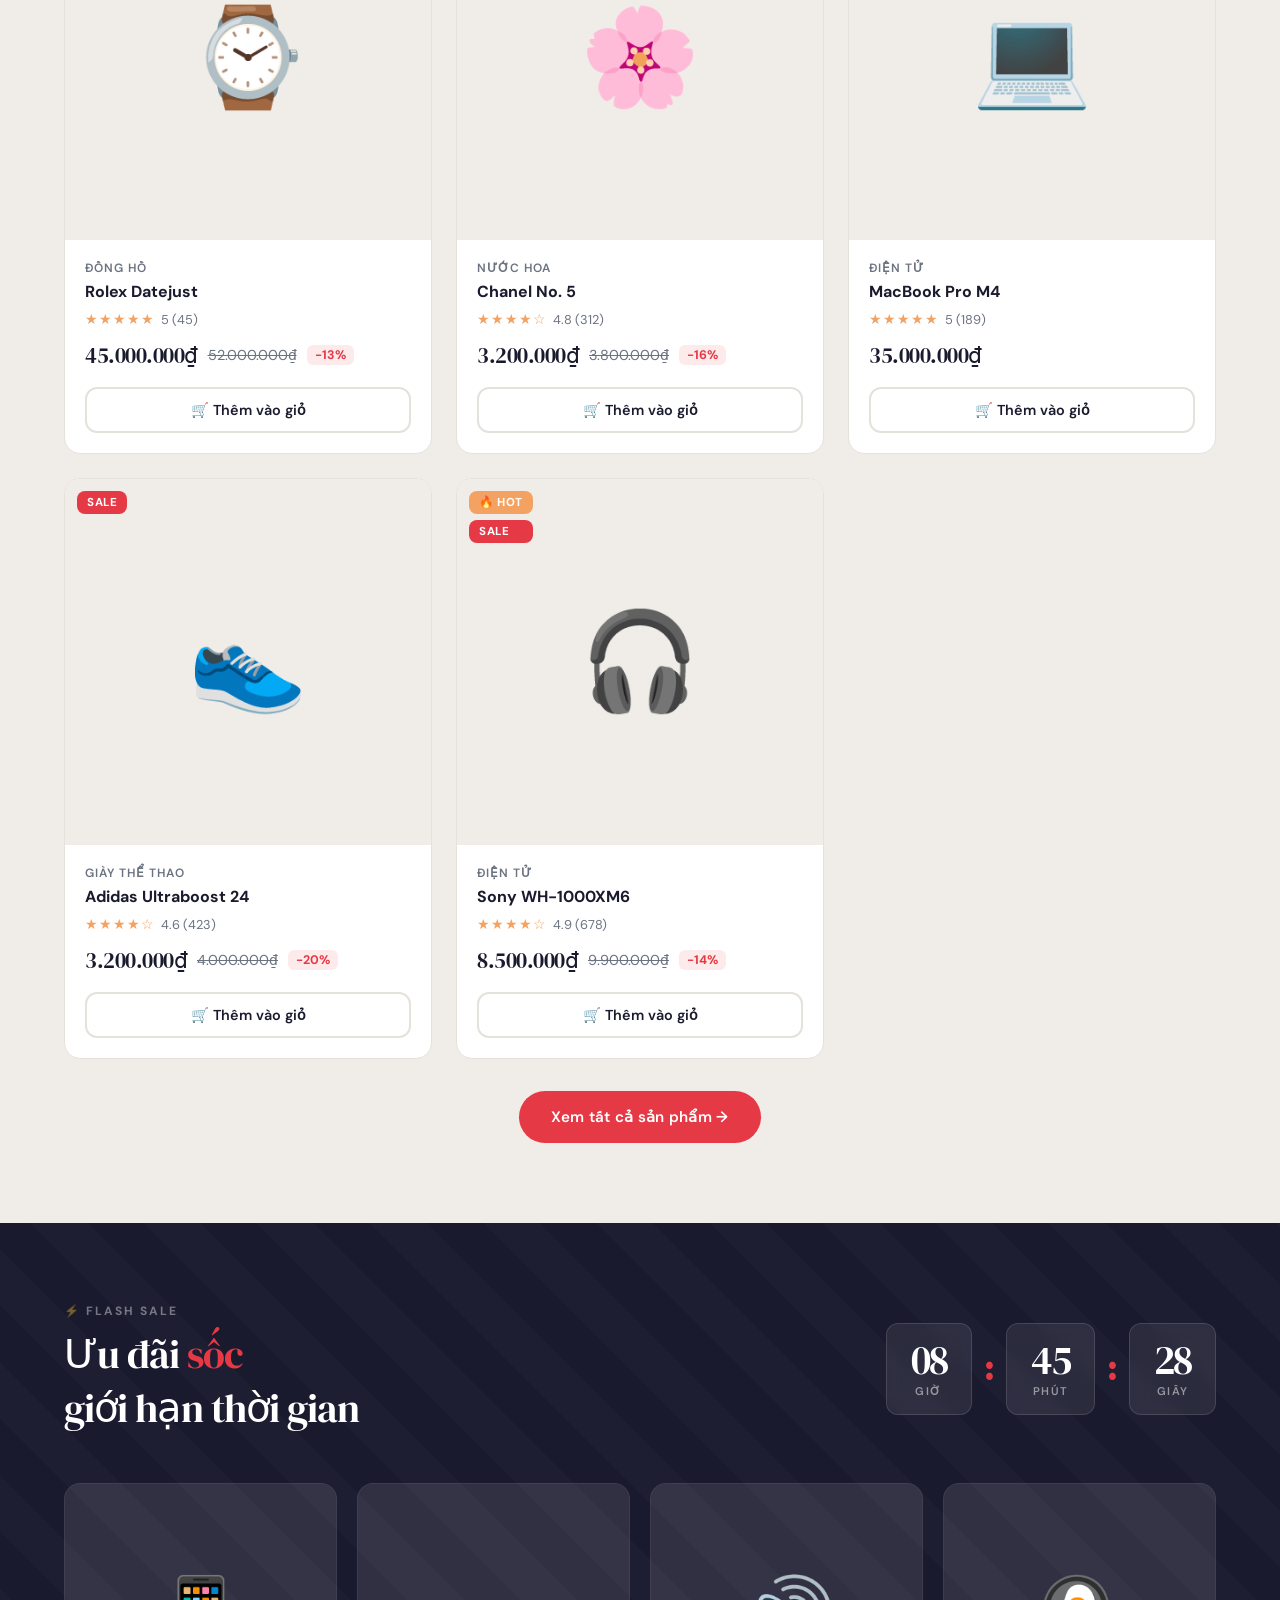
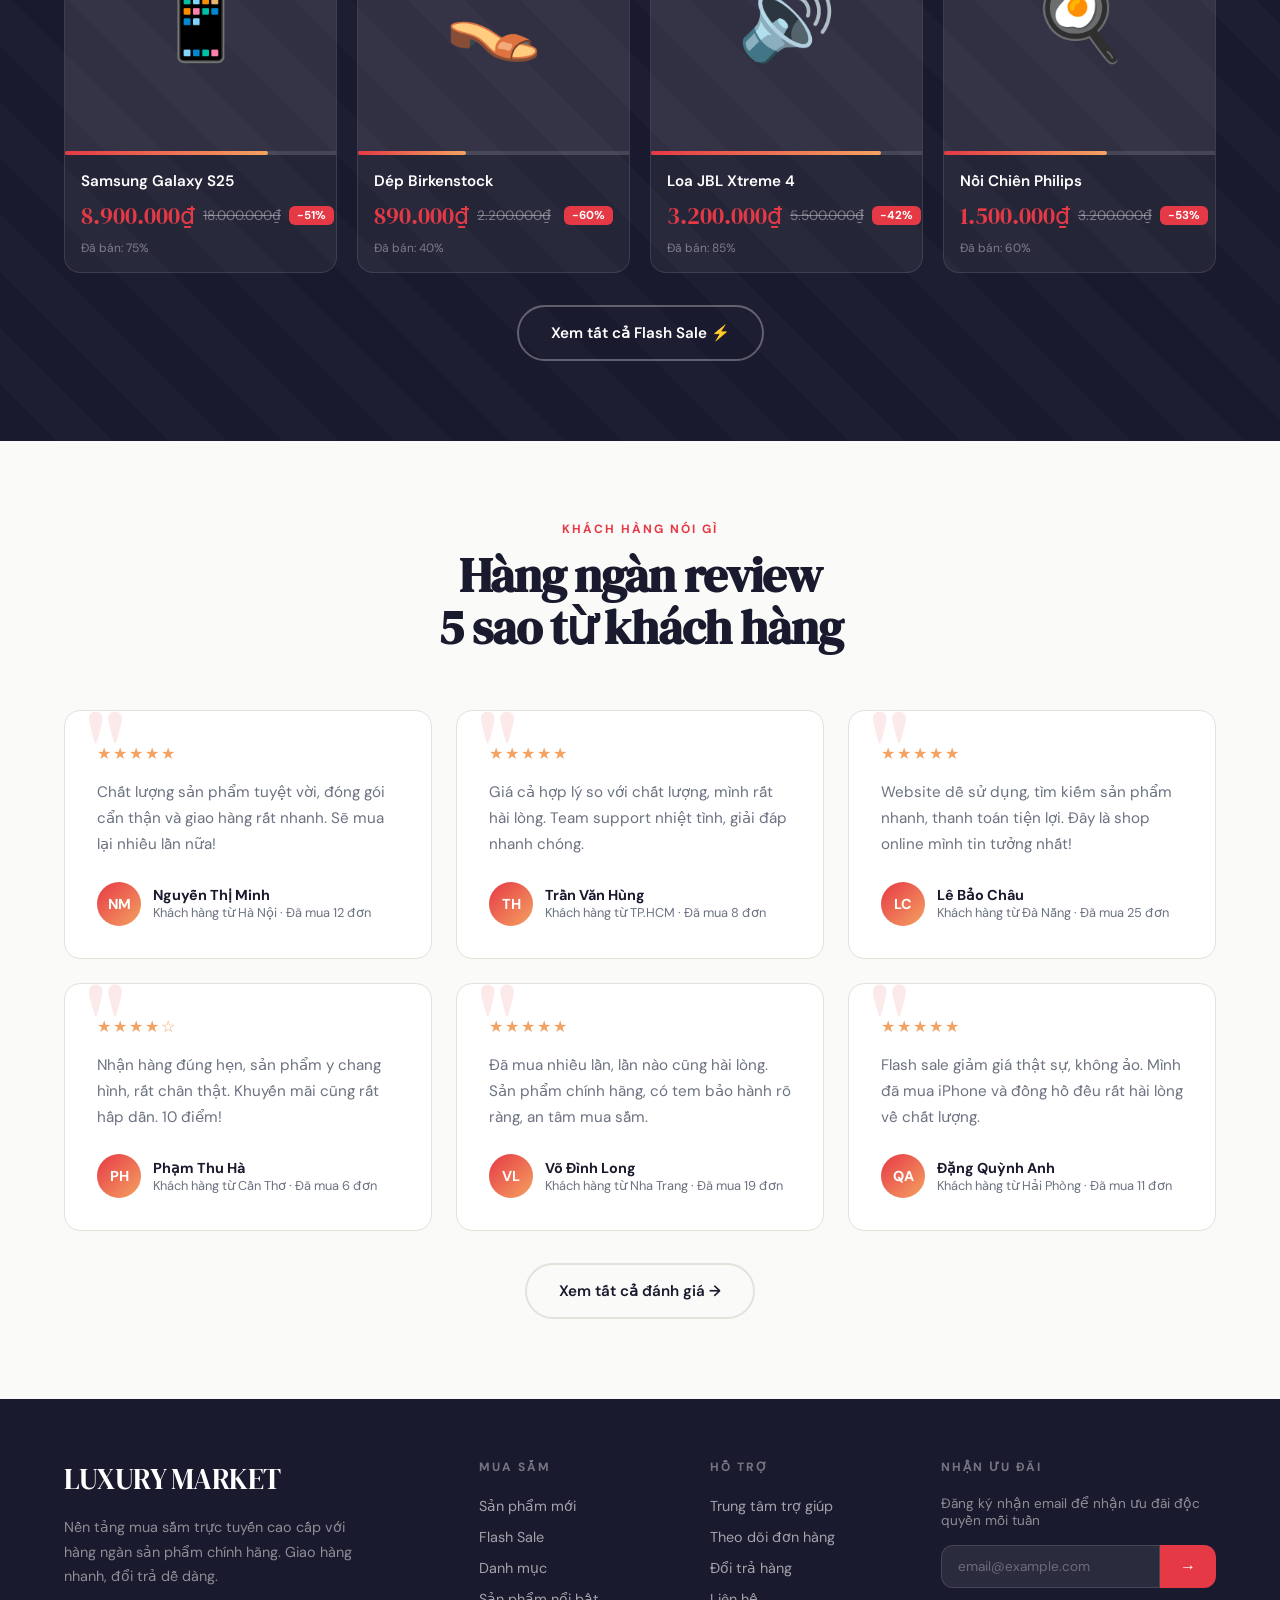
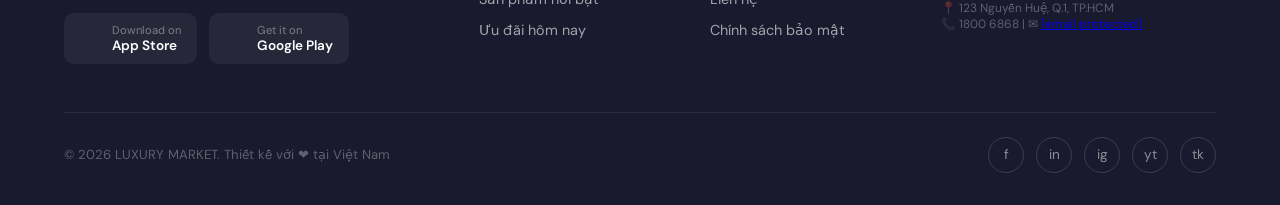
==== commit 79402367: "chưa đăng nhập đẩy auth.html" ====
--- a/web/index.html
+++ b/web/index.html
@@ -282,18 +282,6 @@
   </div>
 </footer>
 
-<!-- AUTH MODAL -->
-<div id="authModal" class="auth-modal">
-  <div class="auth-box">
-    <h2 id="authTitle">Đăng nhập</h2>
-    <input type="text" id="authUsername" placeholder="Tên đăng nhập">
-    <input type="password" id="authPassword" placeholder="Mật khẩu">
-    <button onclick="handleAuth()">Xác nhận</button>
-    <p id="switchAuth">Chưa có tài khoản? <span onclick="toggleAuthMode()">Đăng ký</span></p>
-    <span class="close-auth" onclick="closeAuthModal()">×</span>
-  </div>
-</div>
-
 <!-- PROFILE MODAL -->
 <div id="profileModal" class="profile-modal">
   <div class="profile-box">
@@ -331,6 +319,7 @@
     </div>
 </div>
 
+
 <script type="module" src="js/script.js"></script>
 <script src="js/ai_assistant.js" defer></script>
 </body>
--- a/web/css/styles.css
+++ b/web/css/styles.css
@@ -1969,55 +1969,6 @@
 }
 img:not(.loaded) {
     opacity:0;
-}
-/* css for modal dang nhap */
-.auth-modal {
-    position: fixed;
-    inset: 0;
-    background: rgba(0,0,0,0.5);
-    display: none;
-    align-items: center;
-    justify-content: center;
-    z-index: 9999;
-}
-
-.auth-box {
-    background: white;
-    padding: 40px;
-    border-radius: 16px;
-    width: 350px;
-    position: relative;
-    display: flex;
-    flex-direction: column;
-    gap: 15px;
-}
-
-.auth-box input {
-    padding: 12px;
-    border-radius: 8px;
-    border: 1px solid #ddd;
-}
-
-.auth-box button {
-    padding: 12px;
-    border-radius: 8px;
-    border: none;
-    background: #e63946;
-    color: white;
-    cursor: pointer;
-}
-
-.close-auth {
-    position: absolute;
-    right: 15px;
-    top: 10px;
-    cursor: pointer;
-    font-size: 20px;
-}
-
-.user-greeting {
-    margin-left: 10px;
-    font-weight: 600;
 }
 
 /* button dang nhap */
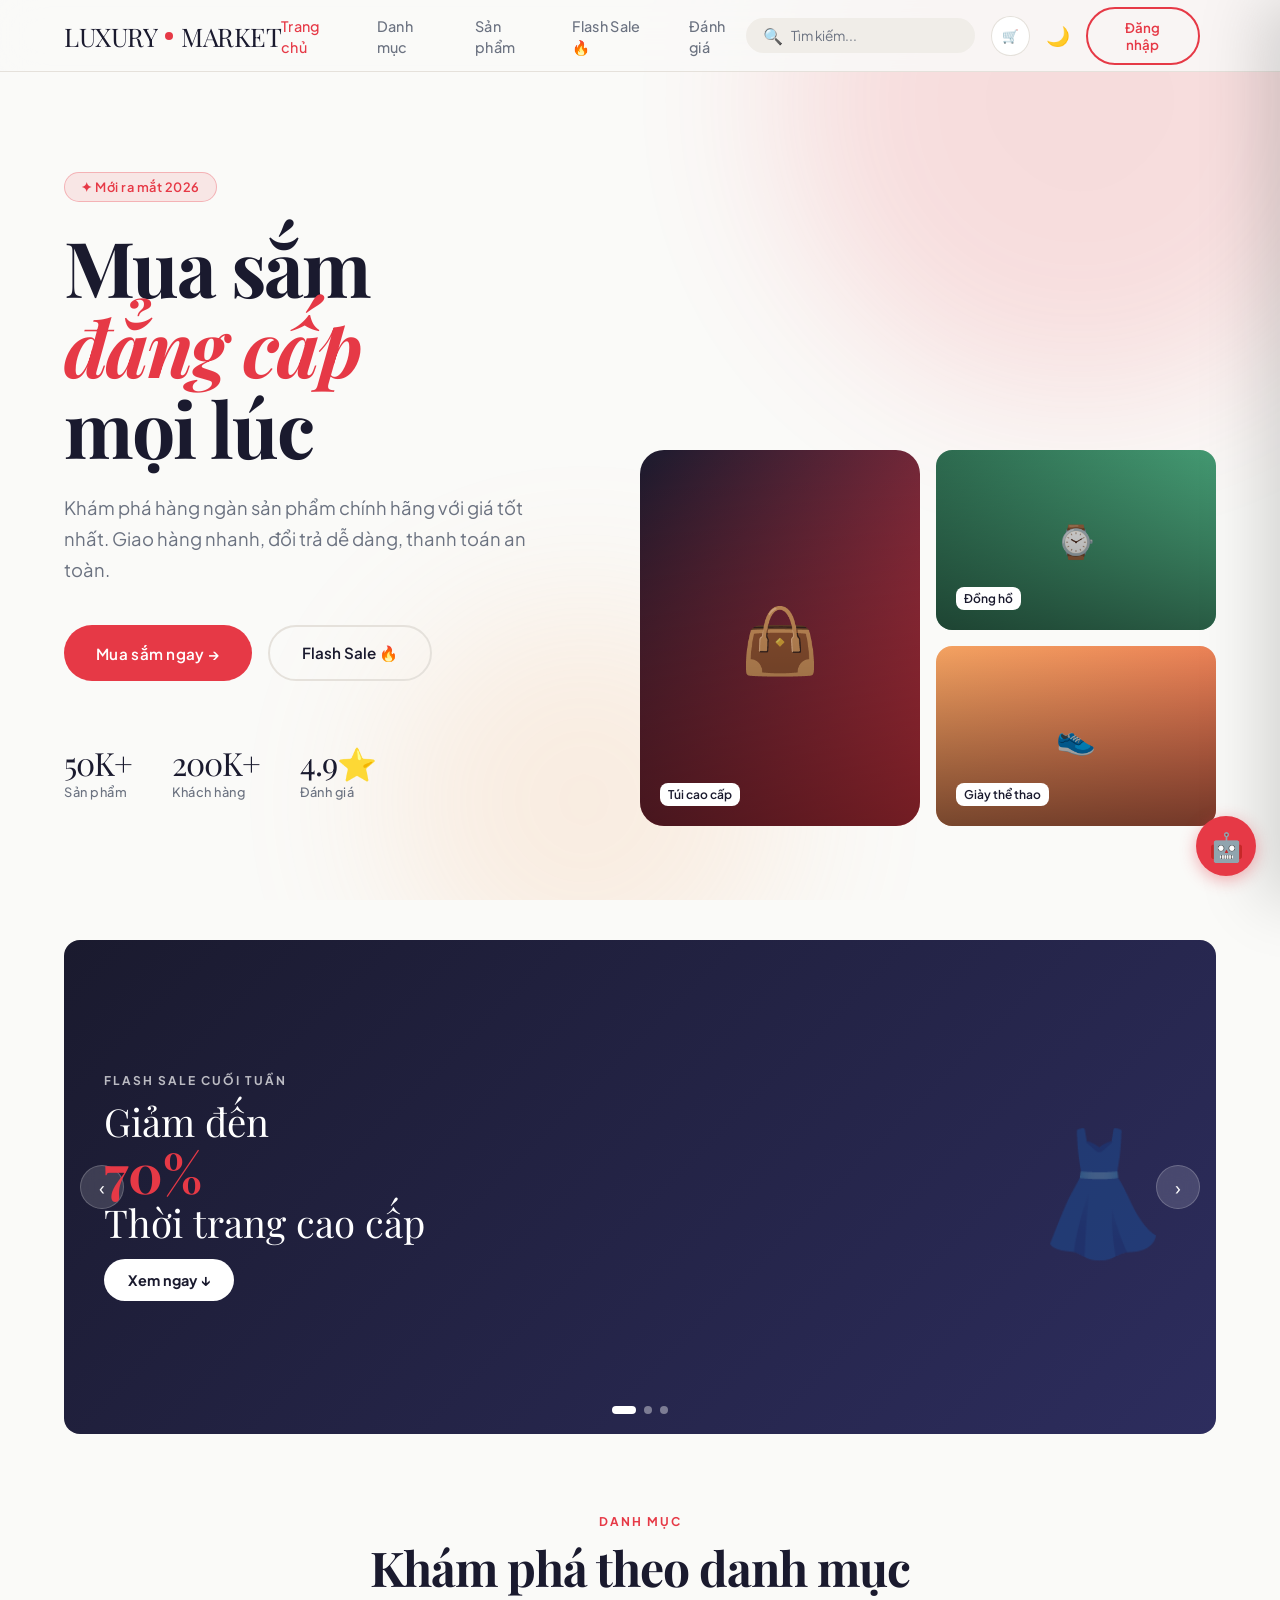
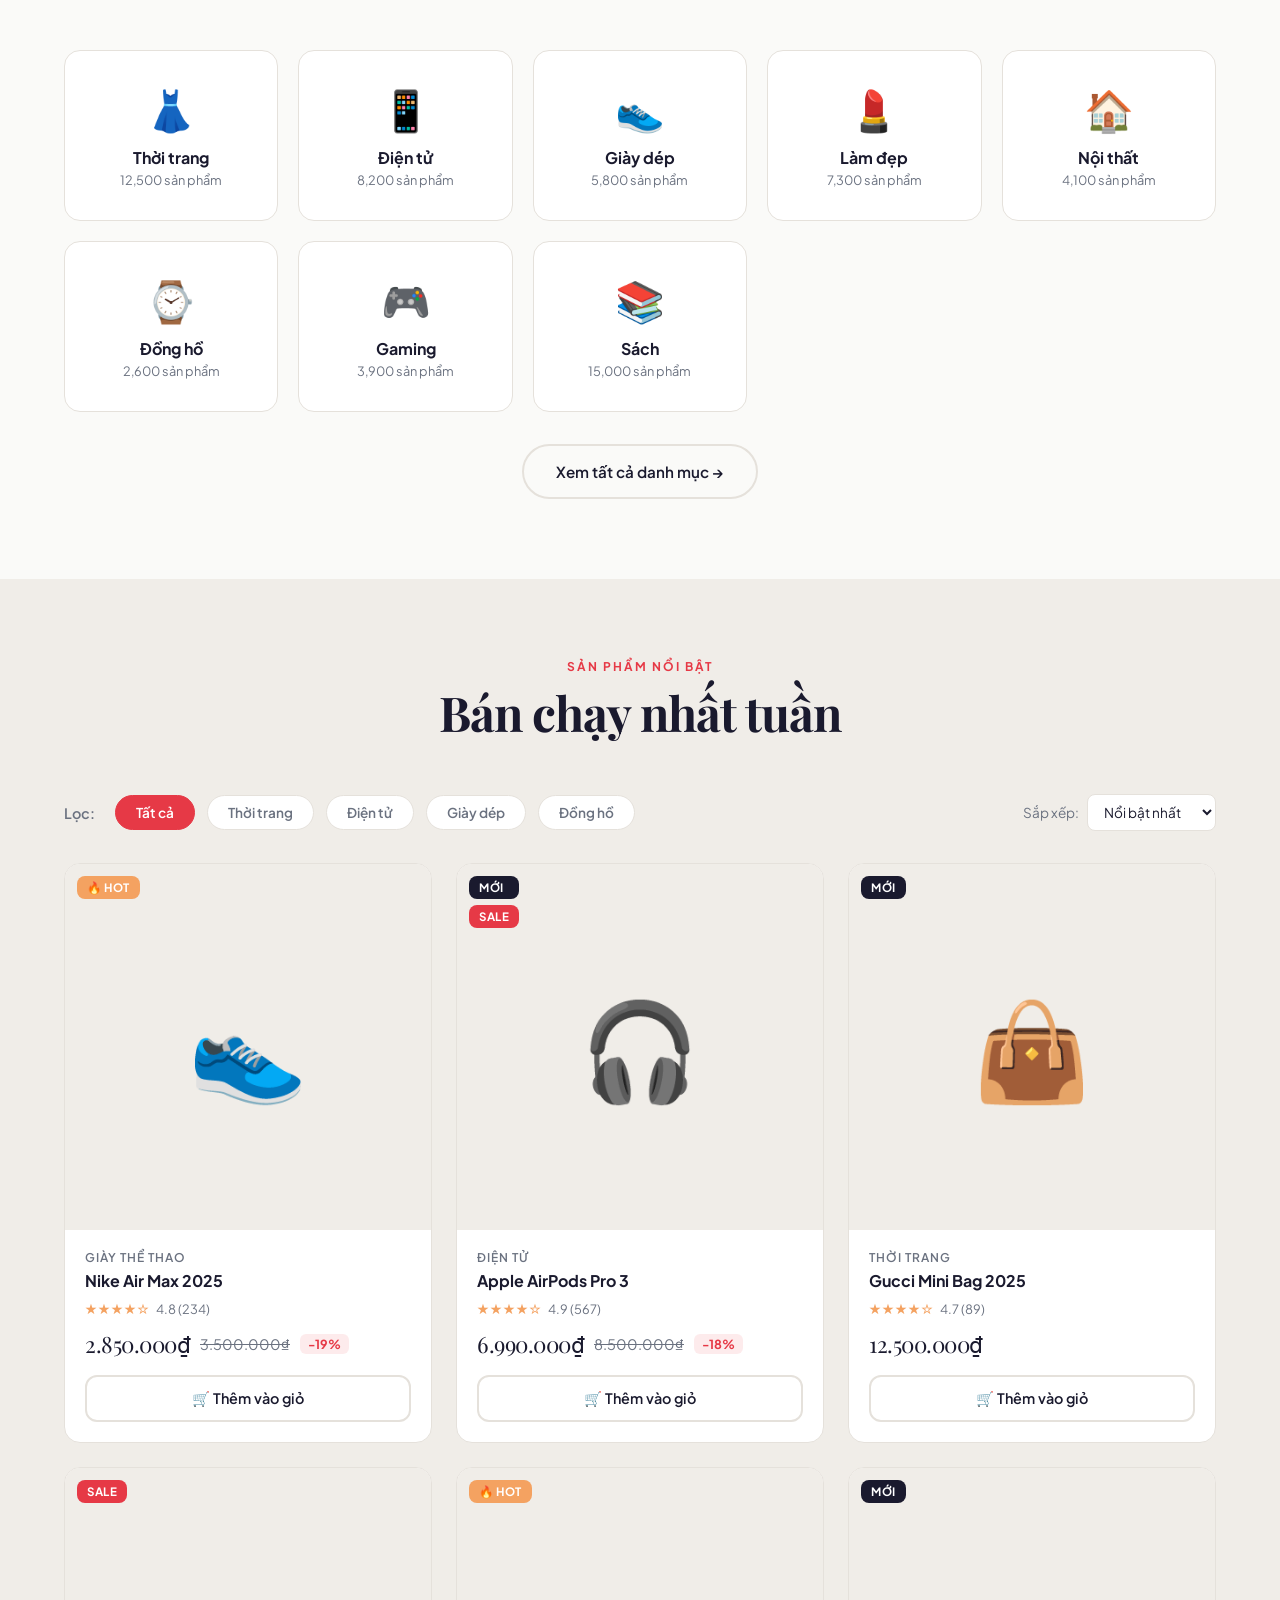
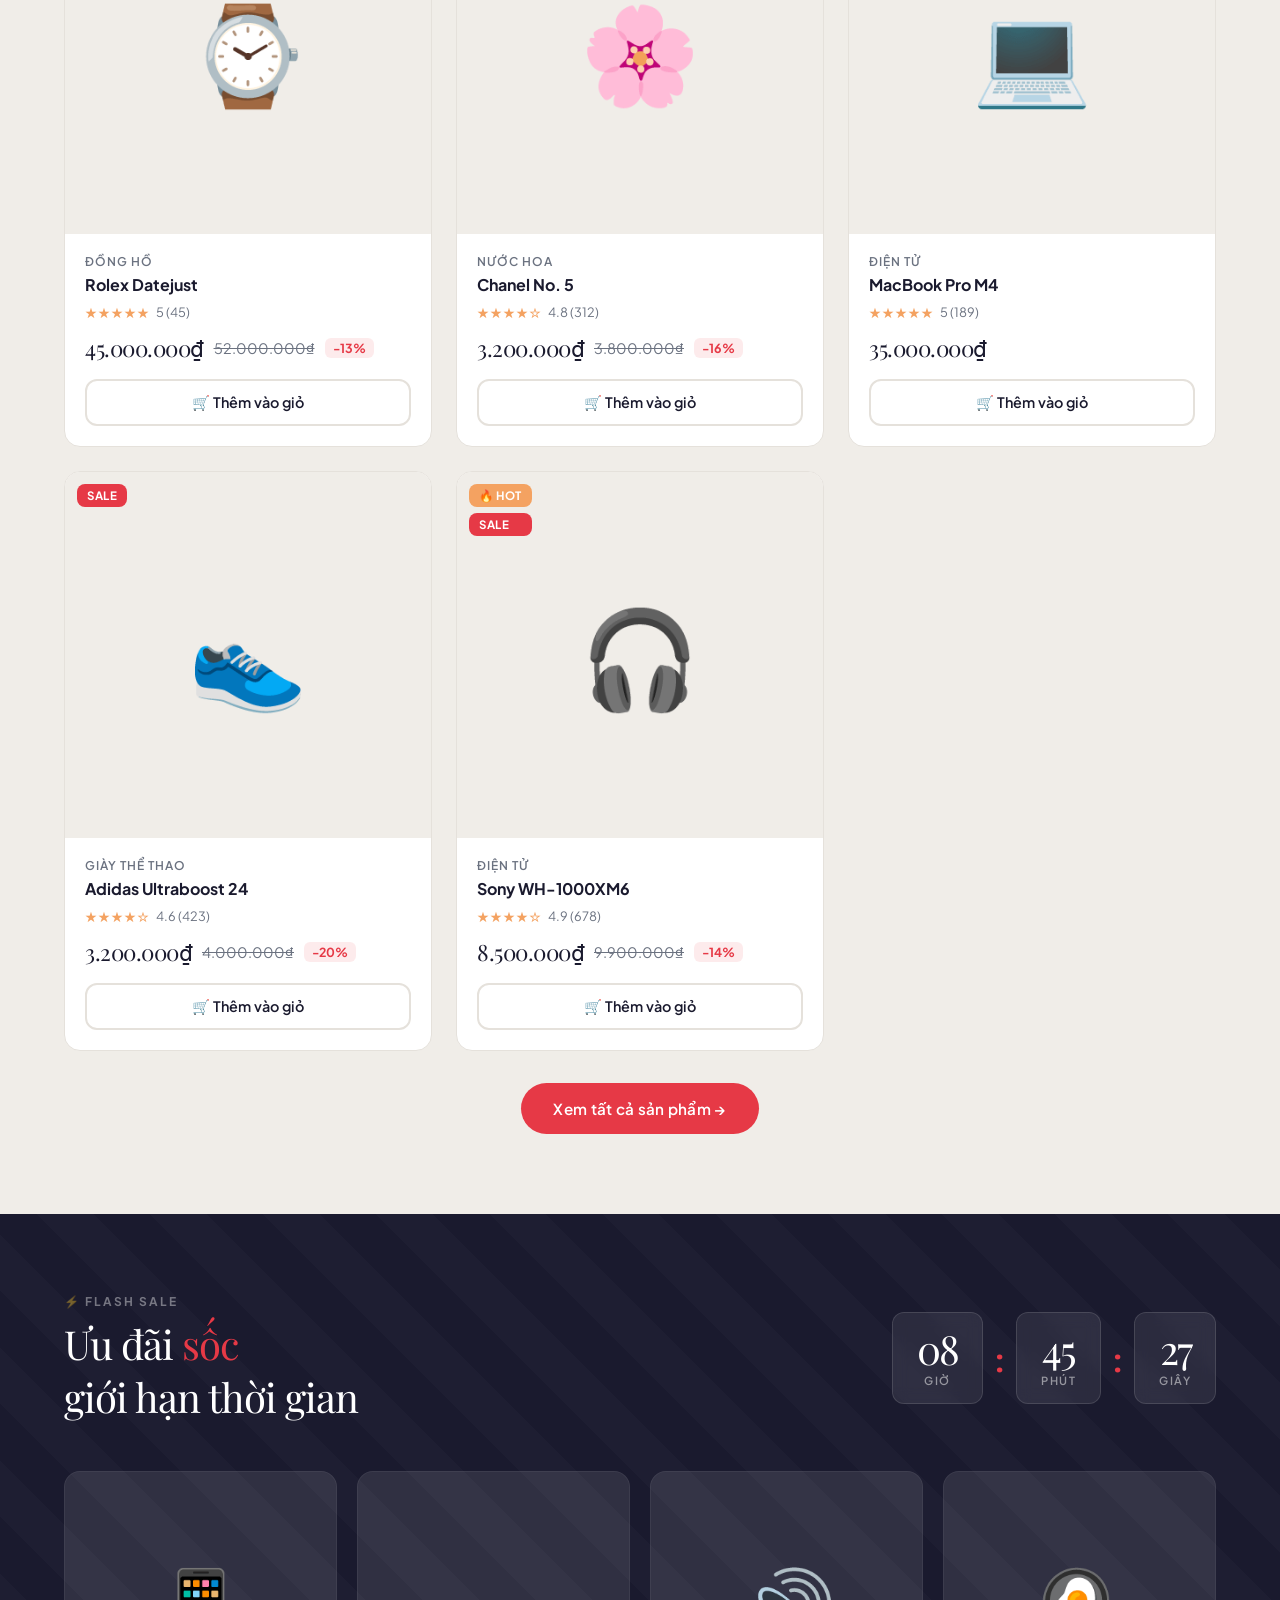
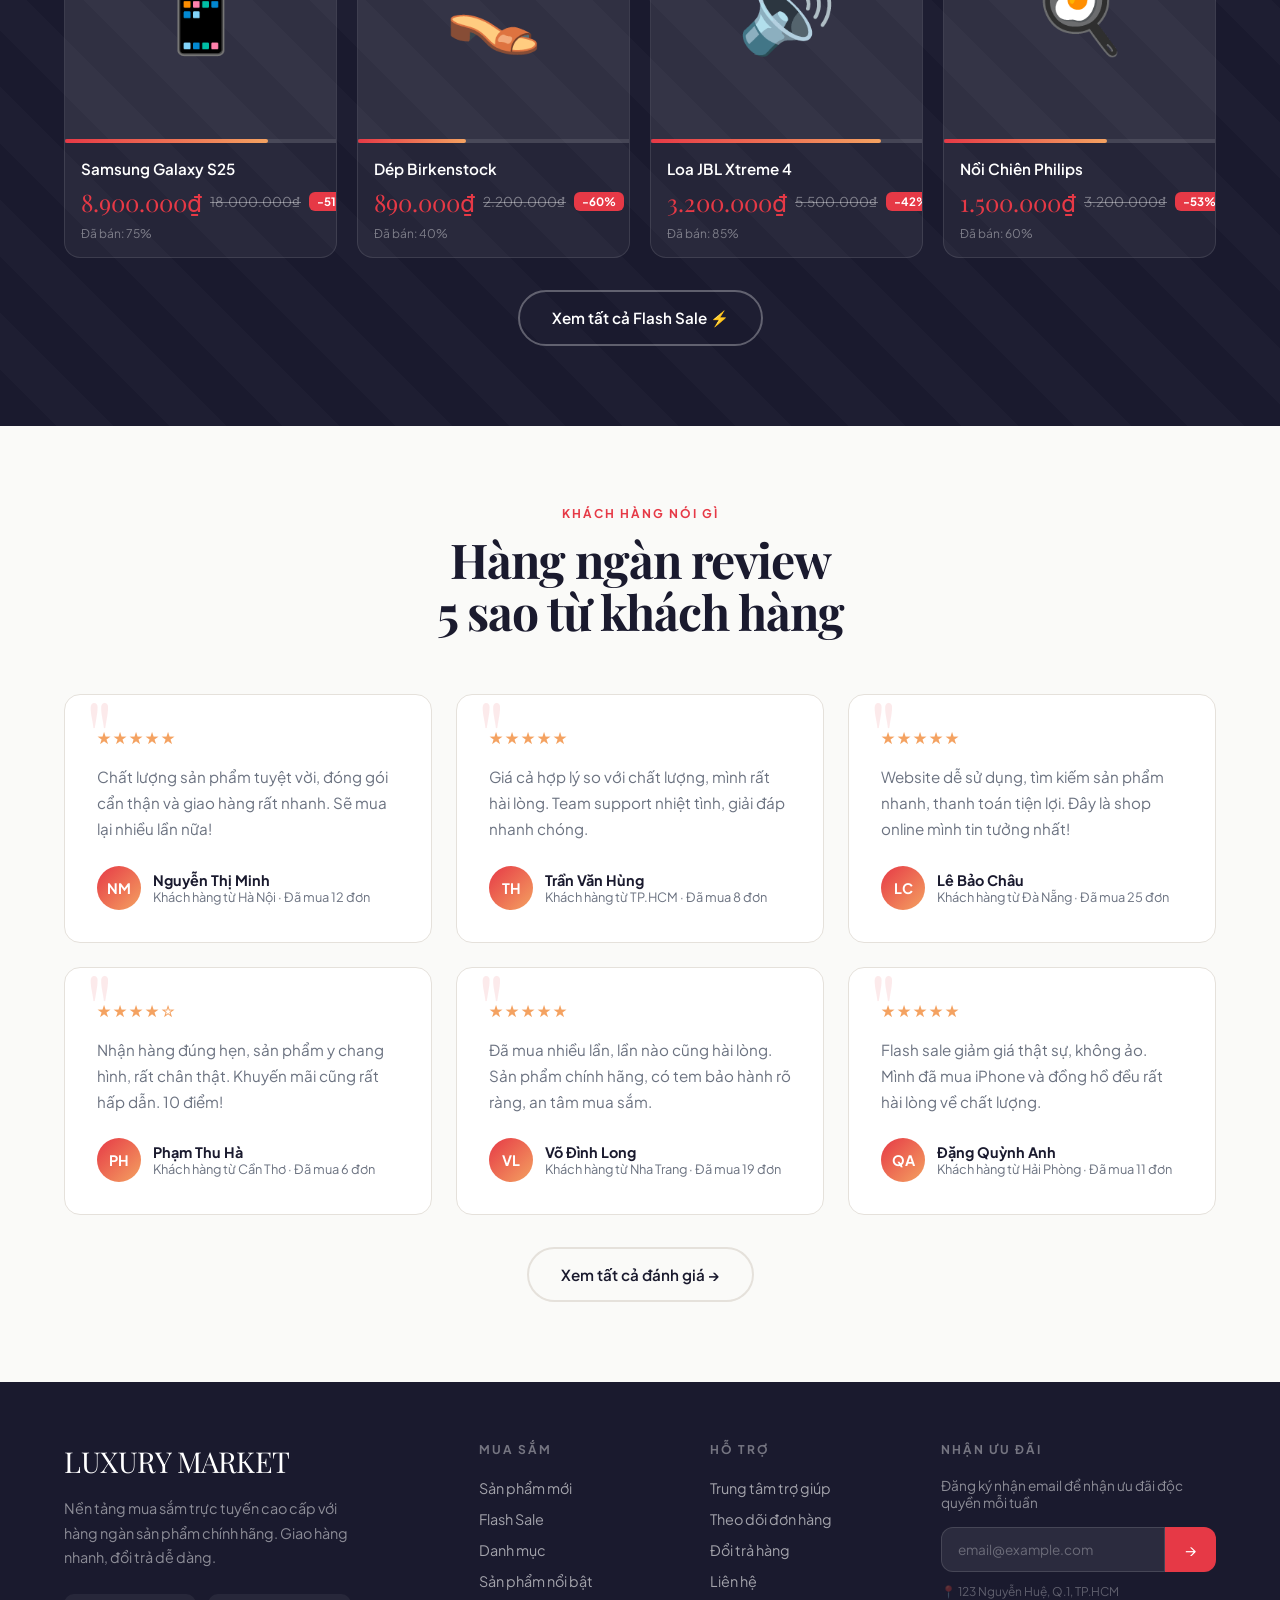
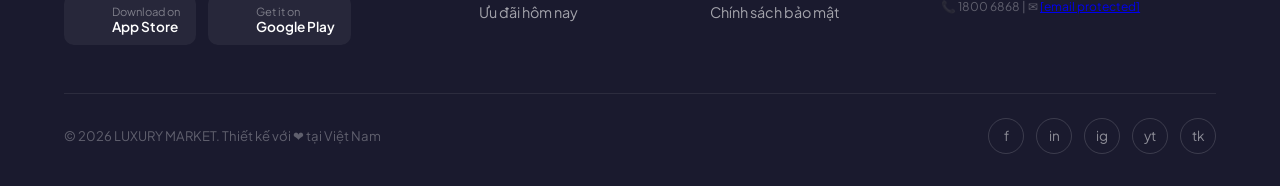
==== commit c46a0f4e: "fix lỗi up ảnh nhưng không load ở giao diện" ====
--- a/web/index.html
+++ b/web/index.html
@@ -10,7 +10,7 @@
   <meta property="og:title" content="LUXURY MARKET">
   <link rel="preconnect" href="https://fonts.googleapis.com">
   <link rel="preconnect" href="https://fonts.gstatic.com" crossorigin>
-  <link href="https://fonts.googleapis.com/css2?family=DM+Serif+Display:ital@0;1&family=DM+Sans:wght@300;400;500;600;700&display=swap" rel="stylesheet">
+  <link href="https://fonts.googleapis.com/css2?family=Playfair+Display:ital,wght@0,400;0,500;0,600;0,700;1,400;1,500;1,600;1,700&family=Plus+Jakarta+Sans:ital,wght@0,300;0,400;0,500;0,600;0,700;1,400&display=swap" rel="stylesheet">
   <link rel="stylesheet" href="css/styles.css">
   <link rel="stylesheet" href="css/ai_assistant.css">
 </head>
@@ -80,7 +80,7 @@
       <span class="cart-badge" id="cartBadge" style="display:none">0</span>
     </button>
     <span class="theme-toggle" onclick="toggleTheme()" title="Dark mode" aria-label="Chuyển chế độ tối">🌙</span>
-    <div class="user-avatar" onclick="showProfile()">PHU</div>
+    <div class="user-avatar" onclick="showProfile()"></div>
     <button class="login-btn" onclick="window.location.href='html/auth.html'">Đăng nhập</button>
     <span id="userGreeting" class="user-greeting"></span>
     <div class="hamburger" onclick="toggleMenu()" aria-label="Mở menu">
@@ -287,7 +287,7 @@
   <div class="profile-box">
     <h2>Hồ sơ cá nhân</h2>
     <div style="text-align: center; margin-bottom: 20px;">
-        <img id="profileAvatarPreview" src="" alt="Avatar" style="width: 80px; height: 80px; border-radius: 50%; object-fit: cover; border: 2px solid var(--accent); margin-bottom: 10px;">
+        <img id="profileAvatarPreview" class="loaded" src="" alt="Avatar" style="width: 80px; height: 80px; border-radius: 50%; object-fit: cover; border: 2px solid var(--accent); margin-bottom: 10px;">
     </div>
     <p><strong>Tên đăng nhập:</strong> <span id="profileUsername"></span></p>
     <div style="margin-bottom: 20px; text-align: left;">
@@ -310,7 +310,7 @@
             <button id="ai-close-btn">&times;</button>
         </div>
         <div class="chat-body" id="ai-chat-body">
-            <div class="message ai">Xin chào! Tôi là trợ lý AI của Luxury Market. Bạn cần tư vấn về sản phẩm nào hôm nay?</div>
+            <div class="message ai">Xin chào! Tôi là trợ lý Luxy của Luxury Market. Bạn cần tư vấn về sản phẩm nào hôm nay?</div>
         </div>
         <div class="chat-footer">
             <input type="text" id="ai-chat-input" placeholder="Nhập câu hỏi của bạn..." autocomplete="off" />
--- a/web/css/styles.css
+++ b/web/css/styles.css
@@ -32,12 +32,16 @@
   box-sizing: border-box;
 }
 
+input, button, select, textarea {
+  font-family: inherit;
+}
+
 html {
   scroll-behavior: smooth;
 }
 
 body {
-  font-family: 'DM Sans', sans-serif;
+  font-family: 'Plus Jakarta Sans', sans-serif;
   background: var(--bg);
   color: var(--text);
   overflow-x: hidden;
@@ -64,7 +68,7 @@
 [data-theme="dark"] .navbar{background:rgba(15,15,15,0.9)}
 .navbar.scrolled{height:60px;box-shadow:var(--shadow)}
 .logo {
-  font-family: 'DM Serif Display', serif;
+  font-family: 'Playfair Display', serif;
   font-size: 1.6rem;
   letter-spacing: -0.5px;
   color: var(--text);
@@ -323,7 +327,7 @@
 }
 
 .hero h1 {
-  font-family: 'DM Serif Display', serif;
+  font-family: 'Playfair Display', serif;
   font-size: clamp(3rem, 6vw, 5.5rem);
   line-height: 1.05;
   letter-spacing: -2px;
@@ -420,7 +424,7 @@
 }
 
 .stat-num {
-  font-family: 'DM Serif Display', serif;
+  font-family: 'Playfair Display', serif;
   font-size: 2rem;
   color: var(--text);
   letter-spacing: -1px;
@@ -517,7 +521,7 @@
 }
 
 .section-title {
-  font-family: 'DM Serif Display', serif;
+  font-family: 'Playfair Display', serif;
   font-size: clamp(2rem, 4vw, 3rem);
   letter-spacing: -1px;
   color: var(--text);
@@ -754,7 +758,7 @@
 }
 
 .price-current {
-  font-family: 'DM Serif Display', serif;
+  font-family: 'Playfair Display', serif;
   font-size: 1.4rem;
   color: var(--text);
   letter-spacing: -0.5px;
@@ -832,7 +836,7 @@
 }
 
 .flash-title {
-  font-family: 'DM Serif Display', serif;
+  font-family: 'Playfair Display', serif;
   font-size: 2.5rem;
   letter-spacing: -1px;
 }
@@ -860,7 +864,7 @@
 }
 
 .count-num {
-  font-family: 'DM Serif Display', serif;
+  font-family: 'Playfair Display', serif;
   font-size: 2.5rem;
   line-height: 1;
   letter-spacing: -2px;
@@ -877,7 +881,7 @@
 }
 
 .count-sep {
-  font-family: 'DM Serif Display', serif;
+  font-family: 'Playfair Display', serif;
   font-size: 2rem;
   color: var(--accent);
   font-weight: bold;
@@ -951,7 +955,7 @@
 }
 
 .flash-price-cur {
-  font-family: 'DM Serif Display', serif;
+  font-family: 'Playfair Display', serif;
   font-size: 1.5rem;
   color: var(--accent);
 }
@@ -986,7 +990,7 @@
 
 .review-card::before {
   content: '"';
-  font-family: 'DM Serif Display', serif;
+  font-family: 'Playfair Display', serif;
   font-size: 6rem;
   color: var(--accent);
   opacity: 0.1;
@@ -1061,7 +1065,7 @@
 }
 
 .footer-brand {
-  font-family: 'DM Serif Display', serif;
+  font-family: 'Playfair Display', serif;
   font-size: 1.8rem;
   margin-bottom: 16px;
   letter-spacing: -0.5px;
@@ -1286,7 +1290,7 @@
 }
 
 .cart-header h2 {
-  font-family: 'DM Serif Display', serif;
+  font-family: 'Playfair Display', serif;
   font-size: 1.5rem;
 }
 
@@ -1347,7 +1351,7 @@
 }
 
 .cart-item-price {
-  font-family: 'DM Serif Display', serif;
+  font-family: 'Playfair Display', serif;
   color: var(--accent);
   font-size: 1.1rem;
 }
@@ -1430,7 +1434,7 @@
 }
 
 .cart-total span:last-child {
-  font-family: 'DM Serif Display', serif;
+  font-family: 'Playfair Display', serif;
   font-size: 1.6rem;
   color: var(--text);
 }
@@ -1552,7 +1556,7 @@
 }
 
 .modal-name {
-  font-family: 'DM Serif Display', serif;
+  font-family: 'Playfair Display', serif;
   font-size: 2rem;
   letter-spacing: -1px;
   margin-bottom: 16px;
@@ -1581,7 +1585,7 @@
 }
 
 .modal-price {
-  font-family: 'DM Serif Display', serif;
+  font-family: 'Playfair Display', serif;
   font-size: 2.2rem;
   color: var(--text);
 }
@@ -1720,7 +1724,7 @@
   border: none;
   background: transparent;
   color: var(--text);
-  font-family: 'DM Serif Display', serif;
+  font-family: 'Playfair Display', serif;
   outline: none;
 }
 
@@ -1791,7 +1795,7 @@
 }
 
 .slide-title {
-  font-family: 'DM Serif Display', serif;
+  font-family: 'Playfair Display', serif;
   font-size: clamp(1.5rem, 3vw, 2.5rem);
   margin-bottom: 16px;
   line-height: 1.1;
@@ -2079,6 +2083,7 @@
 
 /* Tiêu đề */
 .profile-box h2 {
+    font-family: 'Playfair Display', serif;
     font-size: 26px;
     margin-bottom: 25px;
     color: #1d1d1f;
@@ -2151,7 +2156,7 @@
   --radius:    14px;
   --shadow:    0 24px 64px rgba(0,0,0,0.18);
 
-  font-family: 'DM Sans', sans-serif;
+  font-family: 'Plus Jakarta Sans', sans-serif;
   min-height: 100vh;
   display: flex;
   background: var(--dark);
@@ -2216,7 +2221,7 @@
 /* ===== LEFT: HEADER ===== */
 .auth-page .left-header { position:relative; z-index:2; }
 .auth-page .logo-link { display: inline-flex; align-items:center; gap:10px; text-decoration:none; }
-.auth-page .logo-text { font-family: 'DM Serif Display', serif; font-size: 1.7rem; color: var(--text-d); letter-spacing: -0.5px; }
+.auth-page .logo-text { font-family: 'Playfair Display', serif; font-size: 1.7rem; color: var(--text-d); letter-spacing: -0.5px; }
 .auth-page .logo-dot { width: 9px; height: 9px; background: var(--accent); border-radius: 50%; display:inline-block; animation: pulse 2s ease-in-out infinite; }
 .auth-page .back-link { display:inline-flex; align-items:center; gap:6px; margin-top:20px; color:var(--muted-d); font-size:0.82rem; font-weight:500; text-decoration:none; transition:color .2s, gap .2s; }
 .auth-page .back-link:hover { color:var(--text-d); gap:10px; }
@@ -2224,7 +2229,7 @@
 /* ===== LEFT: HERO TEXT ===== */
 .auth-page .left-body { position:relative; z-index:2; flex:1; display:flex; flex-direction:column; justify-content:center; padding: 60px 0; }
 .auth-page .left-eyebrow { font-size:0.72rem; font-weight:700; letter-spacing:3px; text-transform:uppercase; color:var(--accent); margin-bottom:16px; }
-.auth-page .left-headline { font-family:'DM Serif Display', serif; font-size: clamp(2.4rem, 3.5vw, 3.4rem); line-height: 1.08; letter-spacing: -1.5px; color: var(--text-d); margin-bottom: 20px; }
+.auth-page .left-headline { font-family:'Playfair Display', serif; font-size: clamp(2.4rem, 3.5vw, 3.4rem); line-height: 1.08; letter-spacing: -1.5px; color: var(--text-d); margin-bottom: 20px; }
 .auth-page .left-headline em { color:var(--accent); font-style:italic; }
 .auth-page .left-desc { font-size: 0.95rem; color: var(--muted-d); line-height: 1.75; max-width: 360px; margin-bottom: 40px; }
 
@@ -2279,7 +2284,7 @@
 }
 .auth-page .tab-btn {
   flex:1; padding:11px 0; border:none; background:transparent;
-  font-family:'DM Sans',sans-serif; font-size:0.9rem; font-weight:600;
+  font-family:'Plus Jakarta Sans',sans-serif; font-size:0.9rem; font-weight:600;
   color:var(--muted-l); cursor:pointer; border-radius:10px;
   transition:color .25s; position:relative; z-index:1;
 }
@@ -2294,7 +2299,7 @@
 
 /* ===== FORM GREETING ===== */
 .auth-page .form-greeting { margin-bottom:28px; }
-.auth-page .form-greeting h1 { font-family:'DM Serif Display',serif; font-size:1.9rem; letter-spacing:-0.8px; color:var(--text-l); margin-bottom:6px; }
+.auth-page .form-greeting h1 { font-family:'Playfair Display',serif; font-size:1.9rem; letter-spacing:-0.8px; color:var(--text-l); margin-bottom:6px; }
 .auth-page .form-greeting p { font-size:0.88rem; color:var(--muted-l); line-height:1.6; }
 
 /* ===== INPUT FIELDS ===== */
@@ -2304,7 +2309,7 @@
 .auth-page .field input {
   width:100%; padding:14px 16px; border:1.5px solid var(--border-l);
   border-radius:var(--radius); background:#fff;
-  font-family:'DM Sans',sans-serif; font-size:0.92rem; color:var(--text-l);
+  font-family:'Plus Jakarta Sans',sans-serif; font-size:0.92rem; color:var(--text-l);
   outline:none; transition:border-color .2s, box-shadow .2s, background .2s;
 }
 .auth-page .field input:focus { border-color:var(--accent); box-shadow:0 0 0 4px rgba(230,57,70,0.1); }
@@ -2339,7 +2344,7 @@
 /* ===== SUBMIT BTN ===== */
 .auth-page .submit-btn {
   width:100%; padding:16px; border:none; border-radius:var(--radius);
-  background:var(--accent); color:#fff; font-family:'DM Sans',sans-serif;
+  background:var(--accent); color:#fff; font-family:'Plus Jakarta Sans',sans-serif;
   font-size:0.95rem; font-weight:700; cursor:pointer; letter-spacing:0.3px;
   position:relative; overflow:hidden; transition:transform .2s, box-shadow .2s;
 }
@@ -2364,7 +2369,7 @@
 .auth-page .social-btn {
   flex:1; padding:13px 0; border:1.5px solid var(--border-l); border-radius:var(--radius);
   background:#fff; display:flex; align-items:center; justify-content:center; gap:8px;
-  font-family:'DM Sans',sans-serif; font-size:0.85rem; font-weight:600; color:var(--text-l);
+  font-family:'Plus Jakarta Sans',sans-serif; font-size:0.85rem; font-weight:600; color:var(--text-l);
   cursor:pointer; transition:border-color .2s, box-shadow .2s, transform .2s;
 }
 .auth-page .social-btn:hover { border-color:var(--text-l); box-shadow:0 4px 16px rgba(0,0,0,0.08); transform:translateY(-1px); }
--- a/web/css/ai_assistant.css
+++ b/web/css/ai_assistant.css
@@ -1,4 +1,4 @@
-#ai-chat-widget { position: fixed; bottom: 24px; right: 24px; z-index: 9999; font-family: 'DM Sans', sans-serif; }
+#ai-chat-widget { position: fixed; bottom: 24px; right: 24px; z-index: 9999; font-family: 'Plus Jakarta Sans', sans-serif; }
 #ai-chat-btn { width: 60px; height: 60px; border-radius: 50%; background: var(--accent, #e63946); color: white; font-size: 28px; border: none; cursor: pointer; box-shadow: 0 4px 16px rgba(230,57,70,0.4); transition: transform 0.3s cubic-bezier(0.175, 0.885, 0.32, 1.275); display: flex; justify-content: center; align-items: center; }
 #ai-chat-btn:hover { transform: scale(1.1); }
 
@@ -6,7 +6,7 @@
 #ai-chat-box.hidden { transform: scale(0.5); opacity: 0; pointer-events: none; }
 
 .chat-header { background: var(--accent, #e63946); color: white; padding: 16px 20px; display: flex; justify-content: space-between; align-items: center; }
-.chat-header h3 { margin: 0; font-size: 1.05rem; font-weight: 600; letter-spacing: 0.5px; }
+.chat-header h3 { margin: 0; font-size: 1.15rem; font-family: 'Playfair Display', serif; font-weight: 600; letter-spacing: 0.5px; }
 #ai-close-btn { background: none; border: none; color: white; font-size: 1.5rem; cursor: pointer; line-height: 1; transition: opacity 0.2s; }
 #ai-close-btn:hover { opacity: 0.7; }
 
